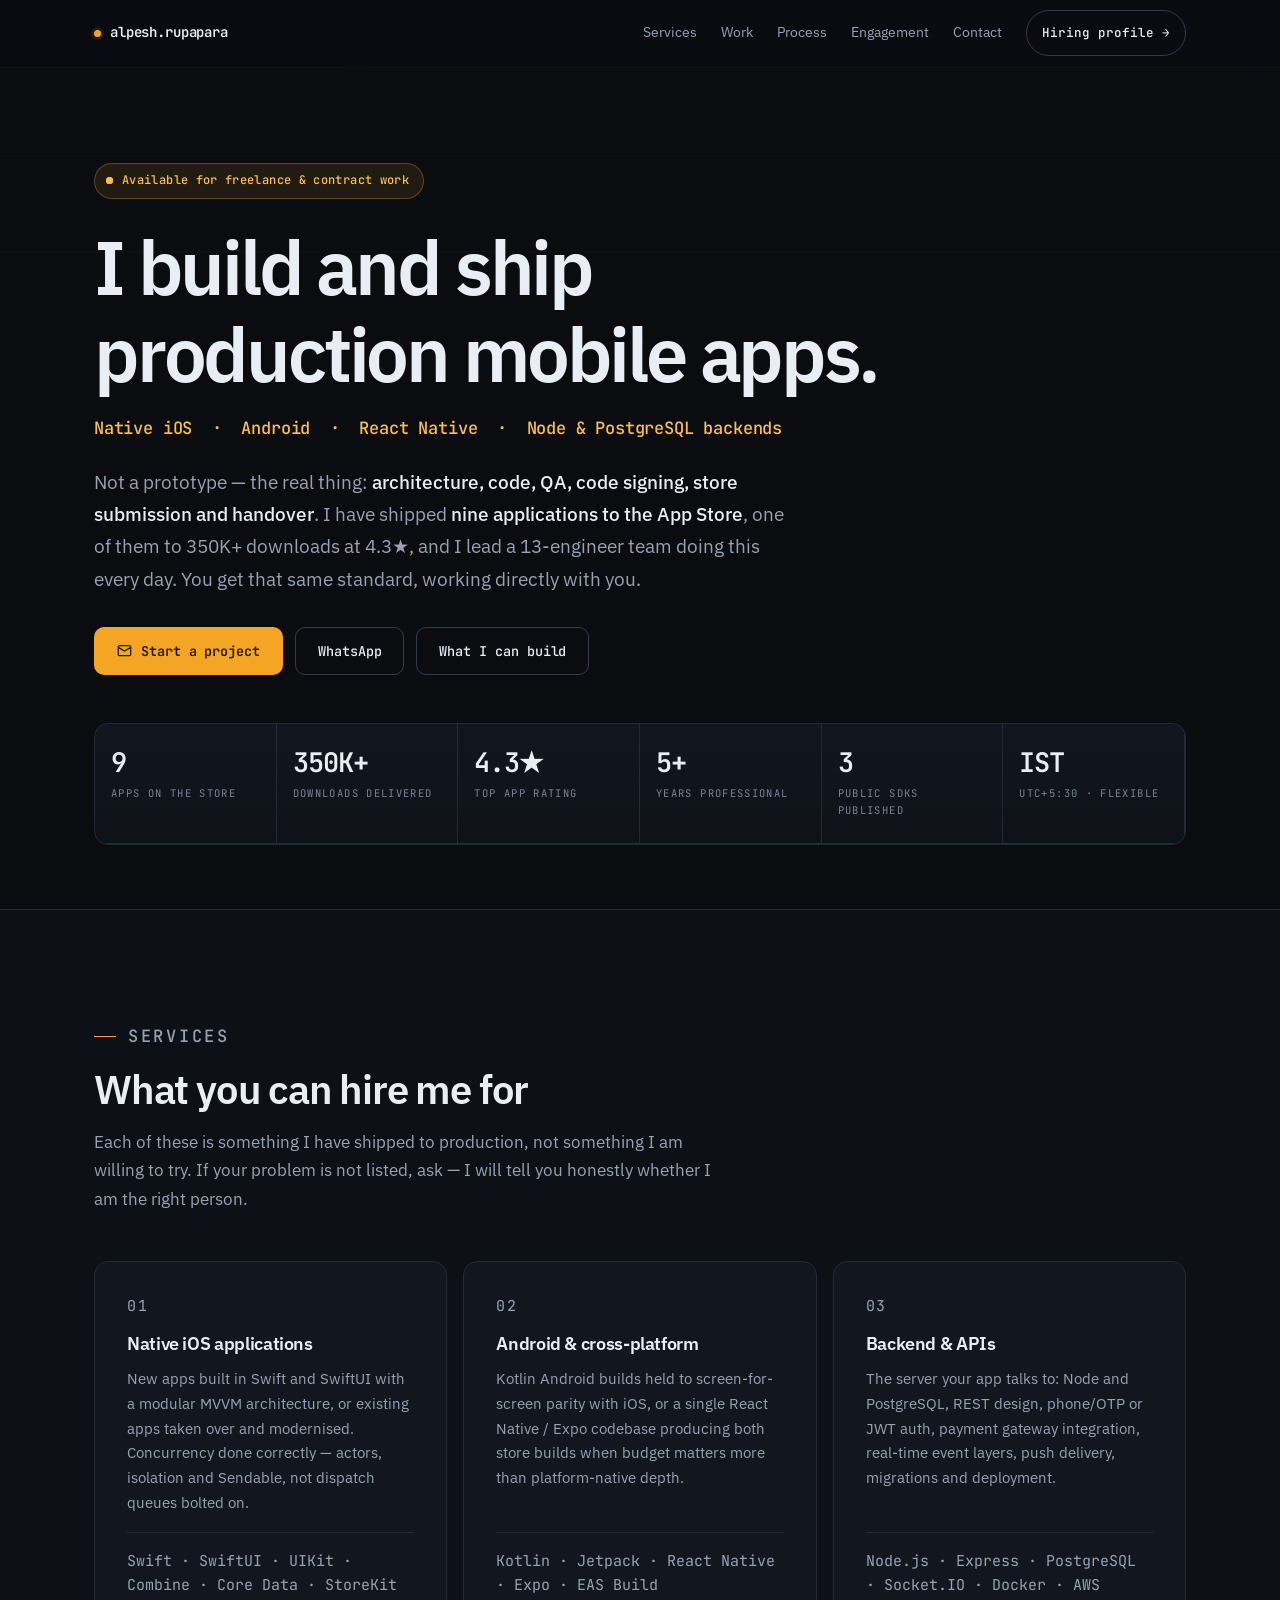
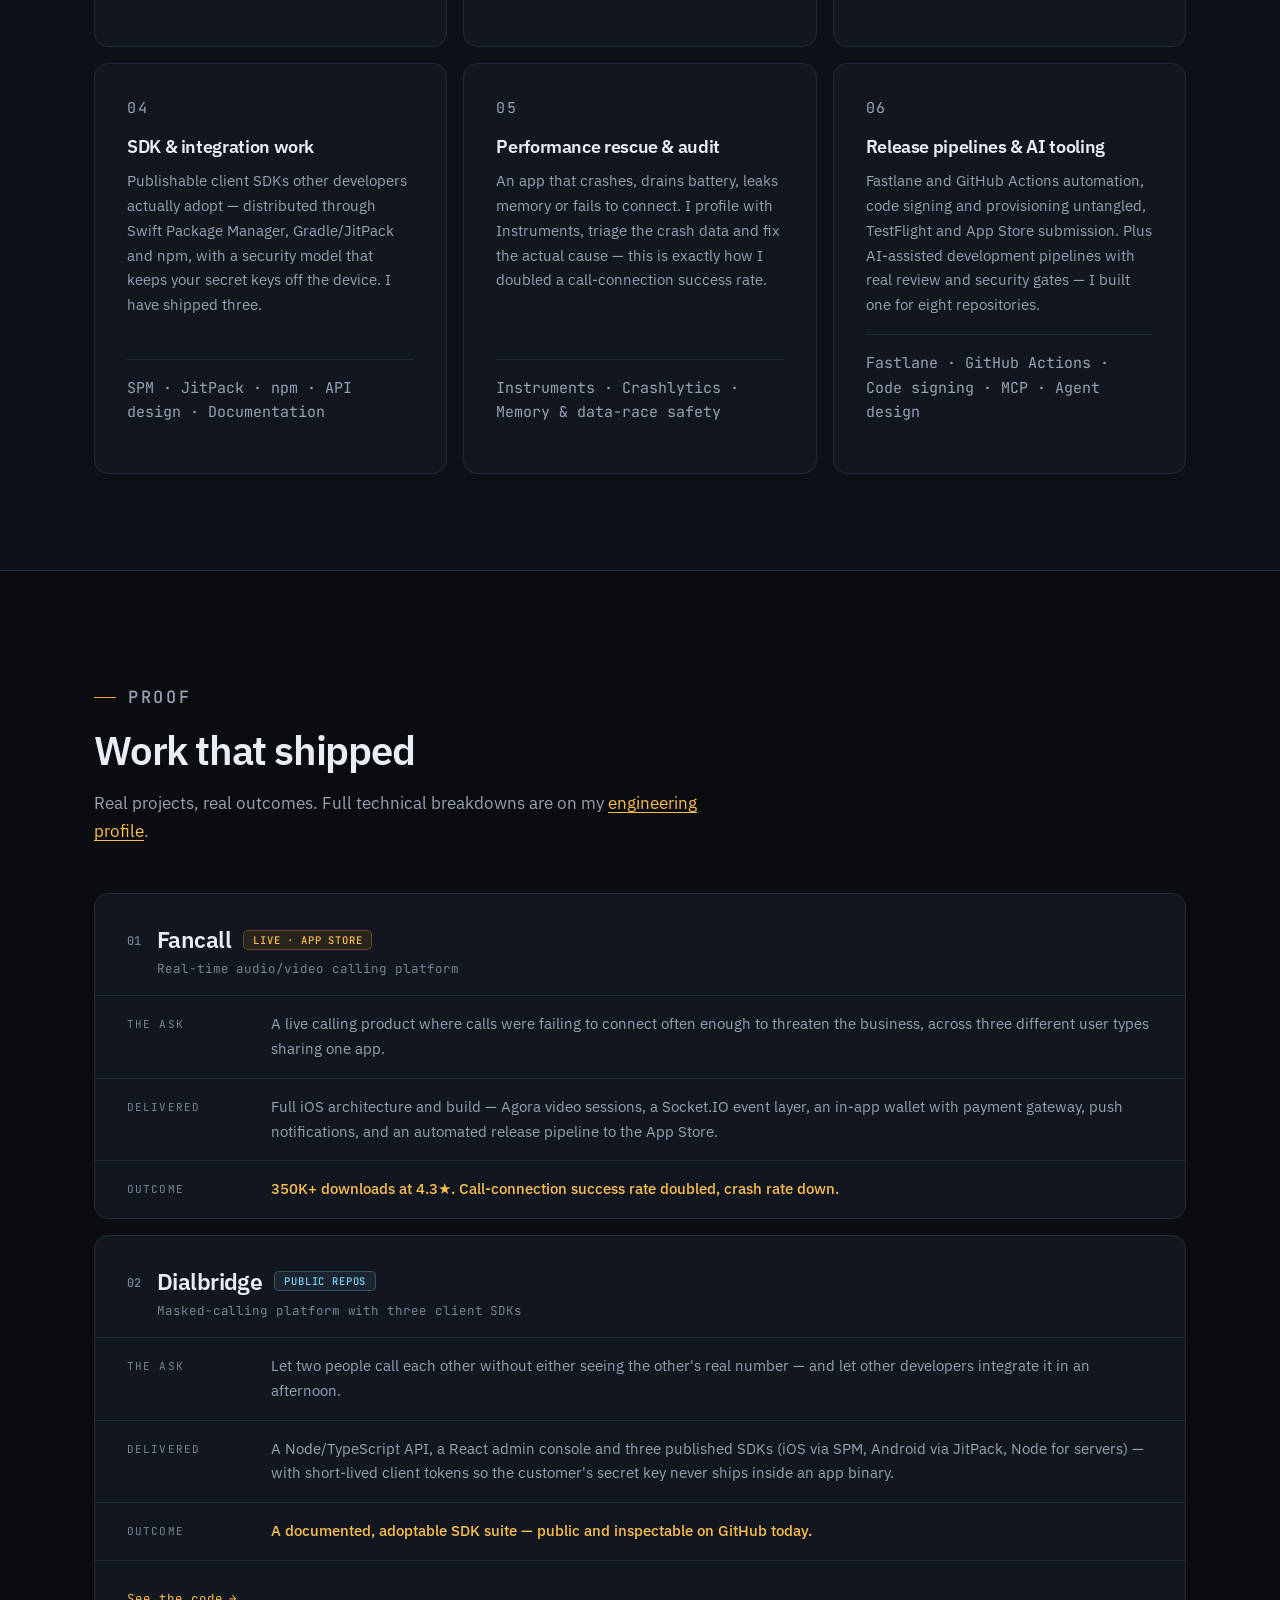
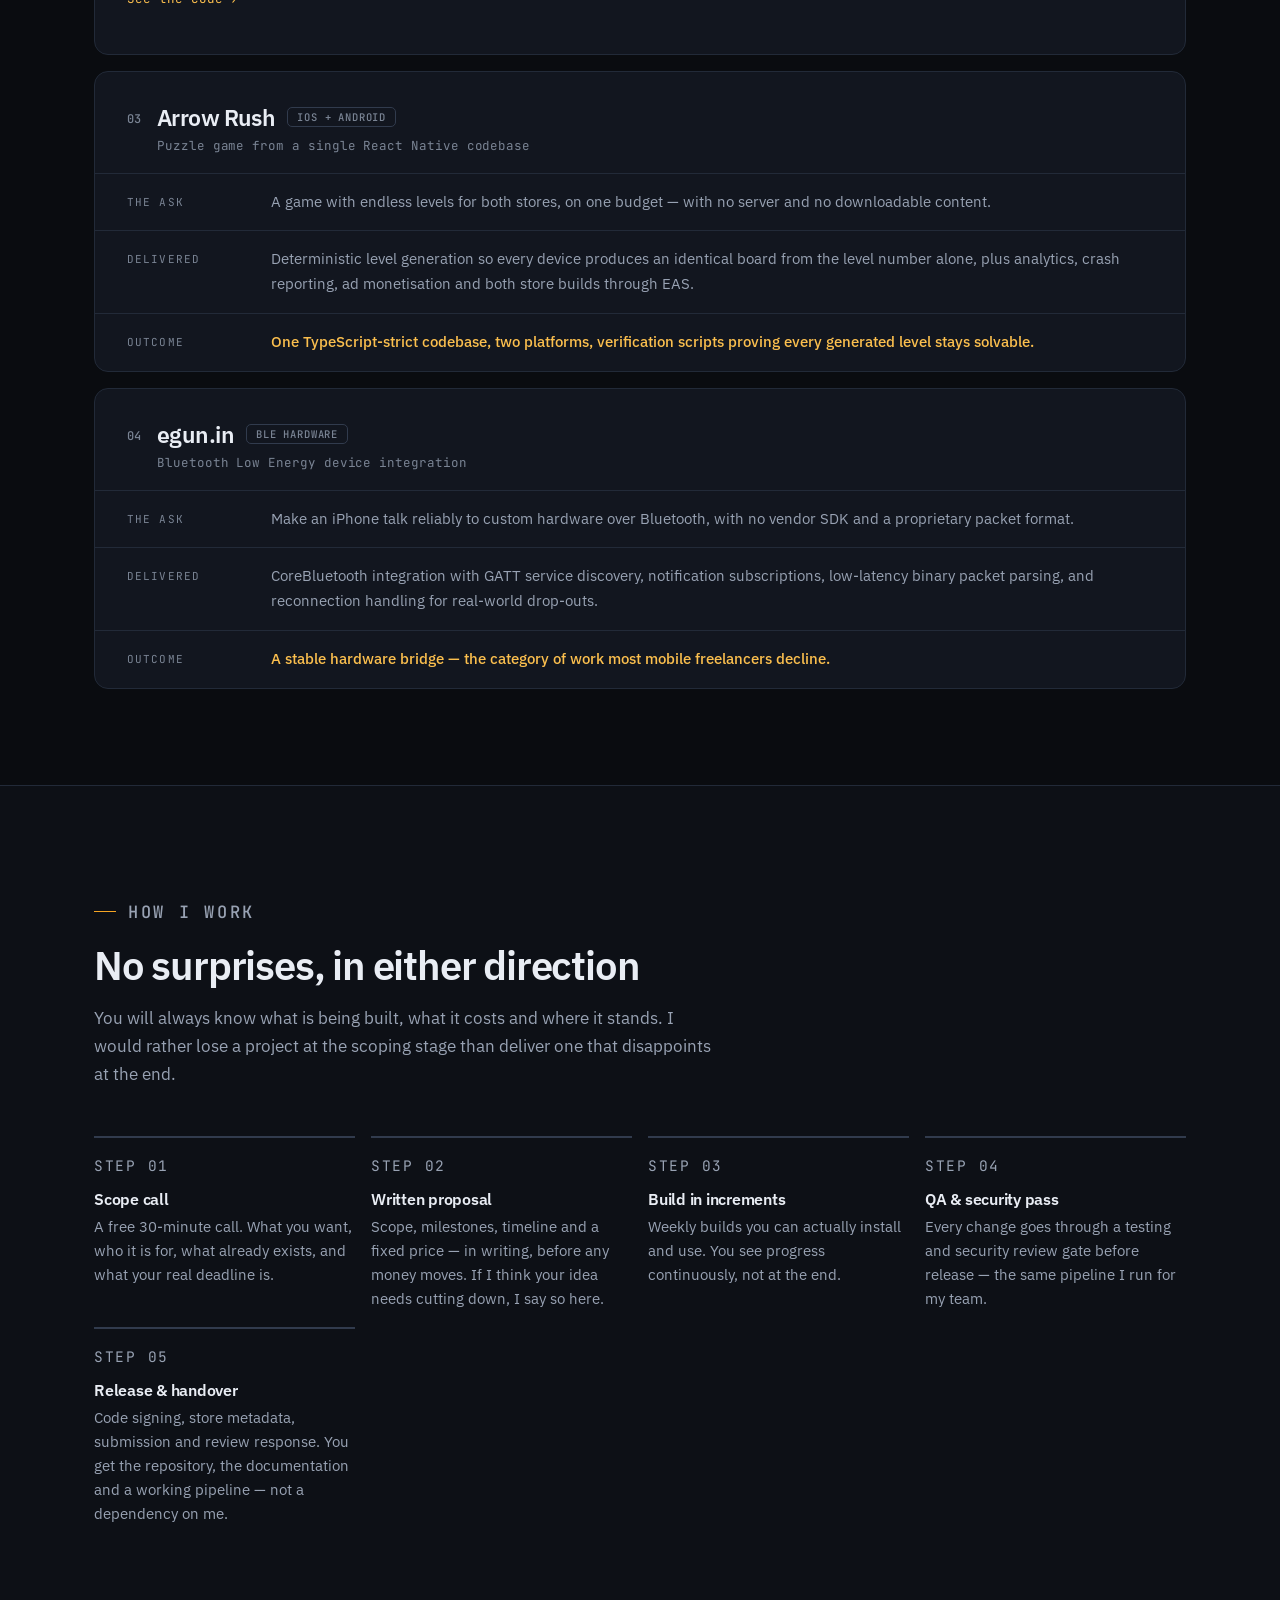
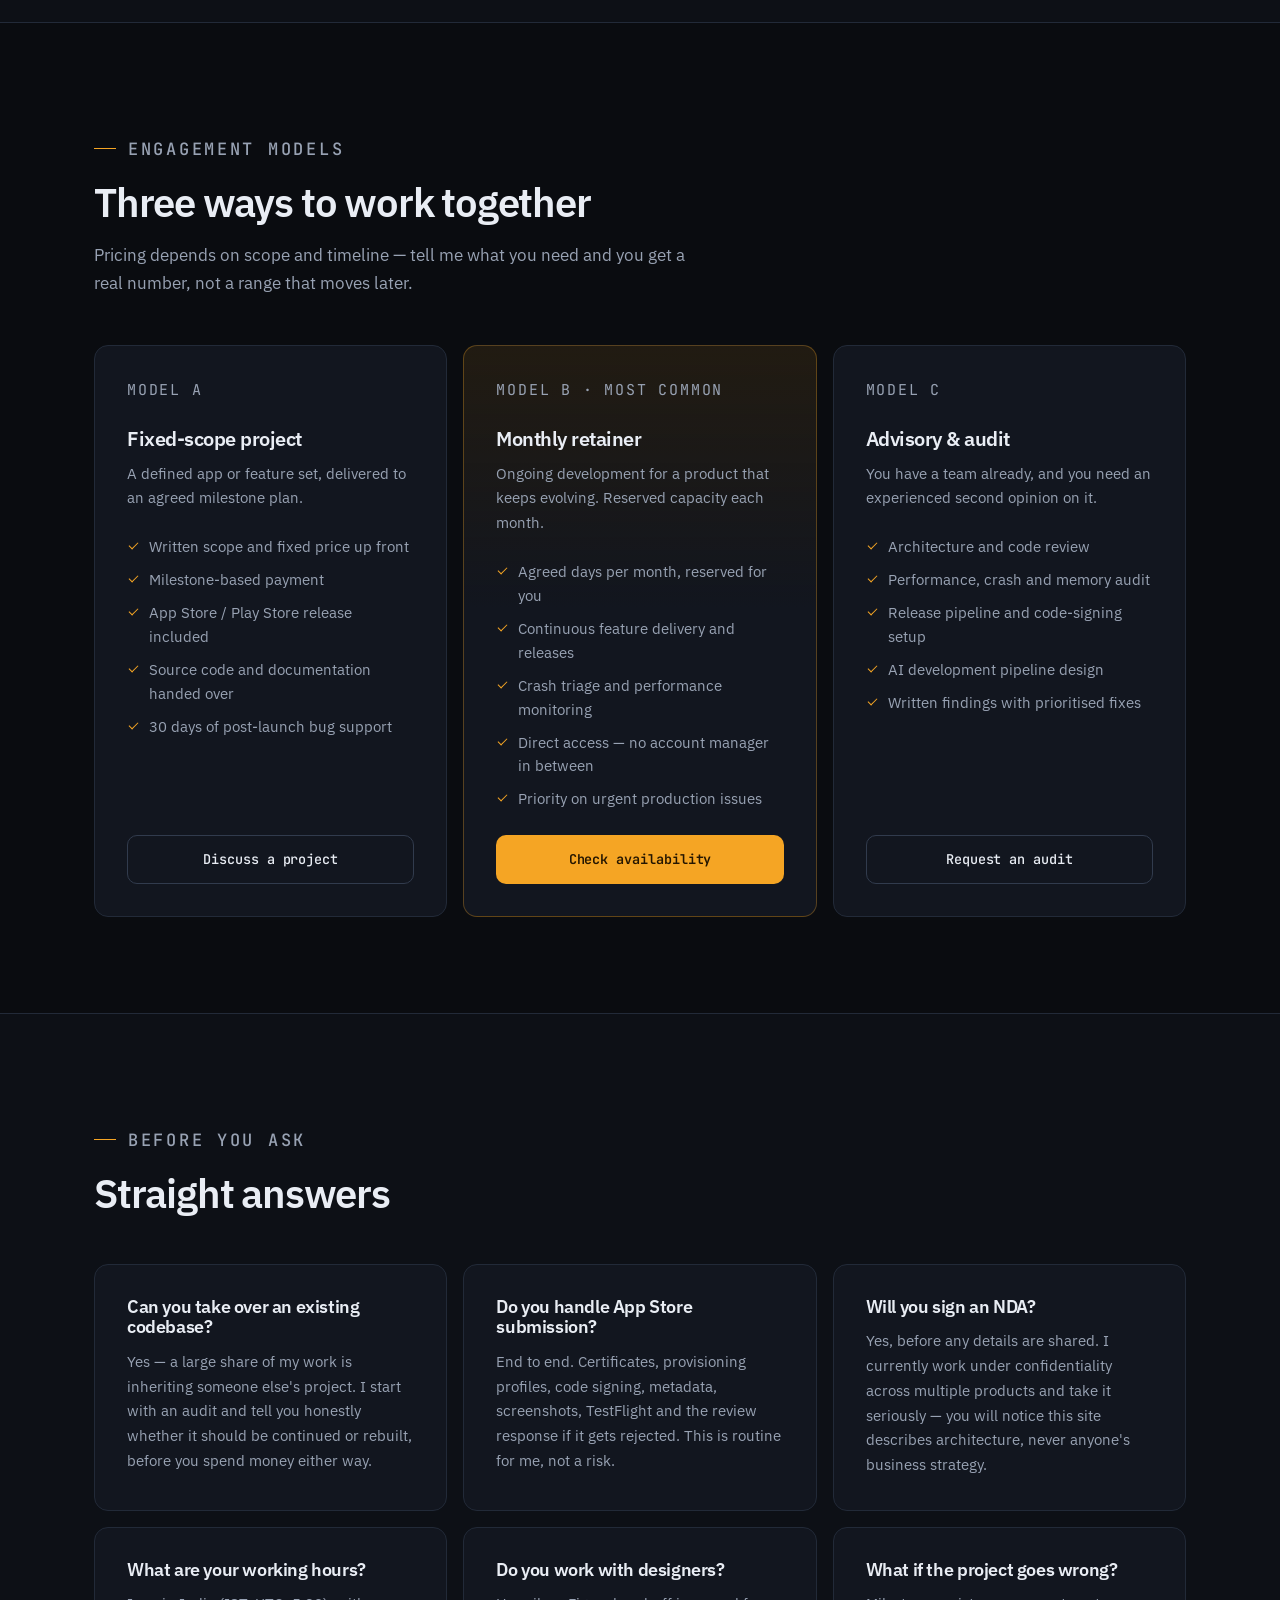
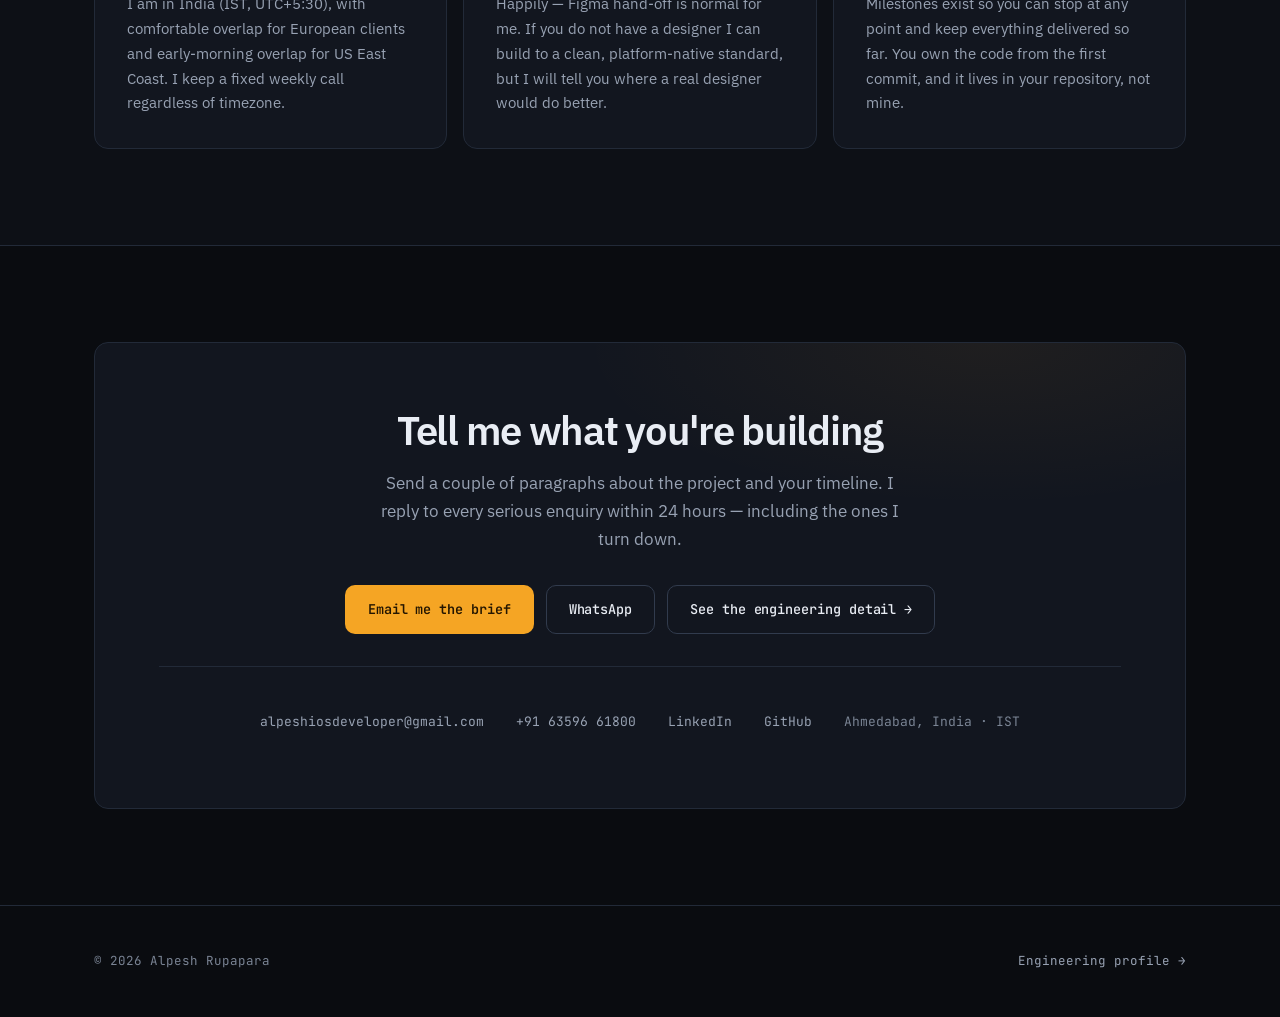
==== hire/index.html @ 51e06a1e "Portfolio: engineering profile + freelance page Two audiences on one design system:   /      hiring " ====
<!DOCTYPE html>
<html lang="en">
<head>
<meta charset="utf-8">
<meta name="viewport" content="width=device-width, initial-scale=1">
<title>Hire Alpesh Rupapara — Freelance iOS, Android &amp; Backend Engineering</title>
<meta name="description" content="Freelance mobile and backend engineering. Native iOS (Swift/SwiftUI), Android, React Native, Node/PostgreSQL APIs and publishable SDKs — shipped to the App Store end to end. 5+ years, 9 apps, 350K+ downloads.">
<meta name="author" content="Alpesh Rupapara">
<link rel="canonical" href="https://alpeshrupapara21.github.io/hire/">

<meta property="og:type" content="website">
<meta property="og:title" content="Hire Alpesh Rupapara — Freelance iOS, Android &amp; Backend Engineering">
<meta property="og:description" content="I build and ship production mobile apps end to end — design to App Store. 9 apps shipped, 350K+ downloads, 4.3★.">
<meta property="og:url" content="https://alpeshrupapara21.github.io/hire/">
<meta name="twitter:card" content="summary_large_image">

<link rel="icon" href="data:image/svg+xml,<svg xmlns='http://www.w3.org/2000/svg' viewBox='0 0 100 100'><rect width='100' height='100' rx='22' fill='%230A0C10'/><text y='68' x='50' text-anchor='middle' font-size='54' font-family='monospace' font-weight='700' fill='%23F5A524'>A</text></svg>">
<link rel="preconnect" href="https://fonts.googleapis.com">
<link rel="preconnect" href="https://fonts.gstatic.com" crossorigin>
<link rel="stylesheet" href="../assets/css/style.css">

<script type="application/ld+json">
{
  "@context": "https://schema.org",
  "@type": "ProfessionalService",
  "name": "Alpesh Rupapara — Freelance Mobile &amp; Backend Engineering",
  "description": "Freelance native iOS, Android, cross-platform and backend engineering. App Store release included.",
  "url": "https://alpeshrupapara21.github.io/hire/",
  "email": "mailto:alpeshiosdeveloper@gmail.com",
  "telephone": "+916359661800",
  "areaServed": "Worldwide",
  "address": { "@type": "PostalAddress", "addressLocality": "Ahmedabad", "addressCountry": "India" },
  "provider": {
    "@type": "Person",
    "name": "Alpesh Rupapara",
    "jobTitle": "Senior Software Engineer (iOS Technical Lead)",
    "sameAs": ["https://www.linkedin.com/in/alpesh-rupapara-41047517a", "https://github.com/AlpeshRupapara21"]
  }
}
</script>
</head>
<body class="hire">
<a class="skip-link" href="#main">Skip to content</a>

<!-- ================= NAV ================= -->
<header class="nav">
  <div class="wrap nav__inner">
    <a class="nav__brand" href="../"><span class="nav__dot" aria-hidden="true"></span>alpesh.rupapara</a>
    <button class="nav__toggle" aria-label="Toggle navigation" aria-expanded="false">
      <svg width="20" height="20" viewBox="0 0 24 24" fill="none" stroke="currentColor" stroke-width="1.8" stroke-linecap="round" aria-hidden="true"><path d="M3 6h18M3 12h18M3 18h18"/></svg>
    </button>
    <nav class="nav__links" aria-label="Primary">
      <a href="#services">Services</a>
      <a href="#work">Work</a>
      <a href="#process">Process</a>
      <a href="#engagement">Engagement</a>
      <a href="#contact">Contact</a>
      <a class="nav__switch" href="../">Hiring profile →</a>
    </nav>
  </div>
</header>

<main id="main">

<!-- ================= HERO ================= -->
<section class="hero">
  <div class="wrap">
    <p class="pill"><span class="pulse" aria-hidden="true"></span>Available for freelance &amp; contract work</p>

    <h1 class="reveal">I build and ship<br>production mobile apps.</h1>
    <p class="hero__role reveal">Native iOS&nbsp;&nbsp;·&nbsp;&nbsp;Android&nbsp;&nbsp;·&nbsp;&nbsp;React Native&nbsp;&nbsp;·&nbsp;&nbsp;Node &amp; PostgreSQL backends</p>

    <p class="lead hero__lead reveal">
      Not a prototype — the real thing: <span class="hl">architecture, code, QA, code signing,
      store submission and handover</span>. I have shipped <span class="hl">nine applications to the
      App Store</span>, one of them to 350K+ downloads at 4.3★, and I lead a 13-engineer team doing
      this every day. You get that same standard, working directly with you.
    </p>

    <div class="btn-row hero__cta reveal">
      <a class="btn btn--primary" href="mailto:alpeshiosdeveloper@gmail.com?subject=Freelance%20project%20enquiry">
        <svg width="15" height="15" viewBox="0 0 24 24" fill="none" stroke="currentColor" stroke-width="2" aria-hidden="true"><rect x="2" y="4" width="20" height="16" rx="2"/><path d="m2 7 10 6 10-6"/></svg>
        Start a project
      </a>
      <a class="btn btn--ghost" href="https://wa.me/916359661800?text=Hi%20Alpesh%2C%20I%27d%20like%20to%20discuss%20a%20project" target="_blank" rel="noopener">WhatsApp</a>
      <a class="btn btn--ghost" href="#services">What I can build</a>
    </div>

    <div class="readout reveal" role="list" aria-label="Track record">
      <div class="readout__cell" role="listitem">
        <span class="readout__val"><span data-count="9">9</span></span>
        <span class="readout__key">Apps on the store</span>
      </div>
      <div class="readout__cell" role="listitem">
        <span class="readout__val"><span data-count="350" data-suffix="K+">350K+</span></span>
        <span class="readout__key">Downloads delivered</span>
      </div>
      <div class="readout__cell" role="listitem">
        <span class="readout__val"><span data-count="4.3" data-decimals="1" data-suffix="★">4.3★</span></span>
        <span class="readout__key">Top app rating</span>
      </div>
      <div class="readout__cell" role="listitem">
        <span class="readout__val"><span data-count="5" data-suffix="+">5+</span></span>
        <span class="readout__key">Years professional</span>
      </div>
      <div class="readout__cell" role="listitem">
        <span class="readout__val"><span data-count="3">3</span></span>
        <span class="readout__key">Public SDKs published</span>
      </div>
      <div class="readout__cell" role="listitem">
        <span class="readout__val">IST</span>
        <span class="readout__key">UTC+5:30 · flexible</span>
      </div>
    </div>
  </div>
</section>

<!-- ================= SERVICES ================= -->
<section class="section section--alt" id="services">
  <div class="wrap">
    <div class="section-head reveal">
      <p class="eyebrow">Services</p>
      <h2>What you can hire me for</h2>
      <p>Each of these is something I have shipped to production, not something I am willing to try.
         If your problem is not listed, ask — I will tell you honestly whether I am the right person.</p>
    </div>

    <div class="services">
      <article class="svc reveal">
        <p class="svc__num">01</p>
        <h3>Native iOS applications</h3>
        <p>New apps built in Swift and SwiftUI with a modular MVVM architecture, or existing apps taken
           over and modernised. Concurrency done correctly — actors, isolation and Sendable, not
           dispatch queues bolted on.</p>
        <p class="svc__meta">Swift · SwiftUI · UIKit · Combine · Core Data · StoreKit</p>
      </article>

      <article class="svc reveal">
        <p class="svc__num">02</p>
        <h3>Android &amp; cross-platform</h3>
        <p>Kotlin Android builds held to screen-for-screen parity with iOS, or a single React
           Native / Expo codebase producing both store builds when budget matters more than
           platform-native depth.</p>
        <p class="svc__meta">Kotlin · Jetpack · React Native · Expo · EAS Build</p>
      </article>

      <article class="svc reveal">
        <p class="svc__num">03</p>
        <h3>Backend &amp; APIs</h3>
        <p>The server your app talks to: Node and PostgreSQL, REST design, phone/OTP or JWT auth,
           payment gateway integration, real-time event layers, push delivery, migrations and
           deployment.</p>
        <p class="svc__meta">Node.js · Express · PostgreSQL · Socket.IO · Docker · AWS</p>
      </article>

      <article class="svc reveal">
        <p class="svc__num">04</p>
        <h3>SDK &amp; integration work</h3>
        <p>Publishable client SDKs other developers actually adopt — distributed through Swift Package
           Manager, Gradle/JitPack and npm, with a security model that keeps your secret keys off the
           device. I have shipped three.</p>
        <p class="svc__meta">SPM · JitPack · npm · API design · Documentation</p>
      </article>

      <article class="svc reveal">
        <p class="svc__num">05</p>
        <h3>Performance rescue &amp; audit</h3>
        <p>An app that crashes, drains battery, leaks memory or fails to connect. I profile with
           Instruments, triage the crash data and fix the actual cause — this is exactly how I doubled
           a call-connection success rate.</p>
        <p class="svc__meta">Instruments · Crashlytics · Memory &amp; data-race safety</p>
      </article>

      <article class="svc reveal">
        <p class="svc__num">06</p>
        <h3>Release pipelines &amp; AI tooling</h3>
        <p>Fastlane and GitHub Actions automation, code signing and provisioning untangled, TestFlight
           and App Store submission. Plus AI-assisted development pipelines with real review and
           security gates — I built one for eight repositories.</p>
        <p class="svc__meta">Fastlane · GitHub Actions · Code signing · MCP · Agent design</p>
      </article>
    </div>
  </div>
</section>

<!-- ================= PROOF / WORK ================= -->
<section class="section" id="work">
  <div class="wrap">
    <div class="section-head reveal">
      <p class="eyebrow">Proof</p>
      <h2>Work that shipped</h2>
      <p>Real projects, real outcomes. Full technical breakdowns are on my
         <a href="../" style="color:var(--accent-text)">engineering profile</a>.</p>
    </div>

    <div class="projects">

      <article class="proj reveal">
        <div class="proj__head">
          <span class="proj__idx mono">01</span>
          <div class="proj__title">
            <h3>Fancall <span class="tag tag--live">Live · App Store</span></h3>
            <p class="proj__sub">Real-time audio/video calling platform</p>
          </div>
        </div>
        <div class="spec">
          <div class="spec__k">The ask</div>
          <div class="spec__v">A live calling product where calls were failing to connect often enough to threaten the business, across three different user types sharing one app.</div>
        </div>
        <div class="spec">
          <div class="spec__k">Delivered</div>
          <div class="spec__v">Full iOS architecture and build — Agora video sessions, a Socket.IO event layer, an in-app wallet with payment gateway, push notifications, and an automated release pipeline to the App Store.</div>
        </div>
        <div class="spec spec--result">
          <div class="spec__k">Outcome</div>
          <div class="spec__v">350K+ downloads at 4.3★. Call-connection success rate doubled, crash rate down.</div>
        </div>
      </article>

      <article class="proj reveal">
        <div class="proj__head">
          <span class="proj__idx mono">02</span>
          <div class="proj__title">
            <h3>Dialbridge <span class="tag tag--oss">Public repos</span></h3>
            <p class="proj__sub">Masked-calling platform with three client SDKs</p>
          </div>
        </div>
        <div class="spec">
          <div class="spec__k">The ask</div>
          <div class="spec__v">Let two people call each other without either seeing the other's real number — and let other developers integrate it in an afternoon.</div>
        </div>
        <div class="spec">
          <div class="spec__k">Delivered</div>
          <div class="spec__v">A Node/TypeScript API, a React admin console and three published SDKs (iOS via SPM, Android via JitPack, Node for servers) — with short-lived client tokens so the customer's secret key never ships inside an app binary.</div>
        </div>
        <div class="spec spec--result">
          <div class="spec__k">Outcome</div>
          <div class="spec__v">A documented, adoptable SDK suite — public and inspectable on GitHub today.</div>
        </div>
        <div class="proj__links">
          <a href="https://github.com/AlpeshRupapara21/dialbridge" target="_blank" rel="noopener">See the code <span aria-hidden="true">→</span></a>
        </div>
      </article>

      <article class="proj reveal">
        <div class="proj__head">
          <span class="proj__idx mono">03</span>
          <div class="proj__title">
            <h3>Arrow Rush <span class="tag">iOS + Android</span></h3>
            <p class="proj__sub">Puzzle game from a single React Native codebase</p>
          </div>
        </div>
        <div class="spec">
          <div class="spec__k">The ask</div>
          <div class="spec__v">A game with endless levels for both stores, on one budget — with no server and no downloadable content.</div>
        </div>
        <div class="spec">
          <div class="spec__k">Delivered</div>
          <div class="spec__v">Deterministic level generation so every device produces an identical board from the level number alone, plus analytics, crash reporting, ad monetisation and both store builds through EAS.</div>
        </div>
        <div class="spec spec--result">
          <div class="spec__k">Outcome</div>
          <div class="spec__v">One TypeScript-strict codebase, two platforms, verification scripts proving every generated level stays solvable.</div>
        </div>
      </article>

      <article class="proj reveal">
        <div class="proj__head">
          <span class="proj__idx mono">04</span>
          <div class="proj__title">
            <h3>egun.in <span class="tag">BLE hardware</span></h3>
            <p class="proj__sub">Bluetooth Low Energy device integration</p>
          </div>
        </div>
        <div class="spec">
          <div class="spec__k">The ask</div>
          <div class="spec__v">Make an iPhone talk reliably to custom hardware over Bluetooth, with no vendor SDK and a proprietary packet format.</div>
        </div>
        <div class="spec">
          <div class="spec__k">Delivered</div>
          <div class="spec__v">CoreBluetooth integration with GATT service discovery, notification subscriptions, low-latency binary packet parsing, and reconnection handling for real-world drop-outs.</div>
        </div>
        <div class="spec spec--result">
          <div class="spec__k">Outcome</div>
          <div class="spec__v">A stable hardware bridge — the category of work most mobile freelancers decline.</div>
        </div>
      </article>

    </div>
  </div>
</section>

<!-- ================= PROCESS ================= -->
<section class="section section--alt" id="process">
  <div class="wrap">
    <div class="section-head reveal">
      <p class="eyebrow">How I work</p>
      <h2>No surprises, in either direction</h2>
      <p>You will always know what is being built, what it costs and where it stands. I would rather
         lose a project at the scoping stage than deliver one that disappoints at the end.</p>
    </div>

    <div class="steps">
      <div class="step reveal">
        <p class="step__n">Step 01</p>
        <h4>Scope call</h4>
        <p>A free 30-minute call. What you want, who it is for, what already exists, and what your real deadline is.</p>
      </div>
      <div class="step reveal">
        <p class="step__n">Step 02</p>
        <h4>Written proposal</h4>
        <p>Scope, milestones, timeline and a fixed price — in writing, before any money moves. If I think your idea needs cutting down, I say so here.</p>
      </div>
      <div class="step reveal">
        <p class="step__n">Step 03</p>
        <h4>Build in increments</h4>
        <p>Weekly builds you can actually install and use. You see progress continuously, not at the end.</p>
      </div>
      <div class="step reveal">
        <p class="step__n">Step 04</p>
        <h4>QA &amp; security pass</h4>
        <p>Every change goes through a testing and security review gate before release — the same pipeline I run for my team.</p>
      </div>
      <div class="step reveal">
        <p class="step__n">Step 05</p>
        <h4>Release &amp; handover</h4>
        <p>Code signing, store metadata, submission and review response. You get the repository, the documentation and a working pipeline — not a dependency on me.</p>
      </div>
    </div>
  </div>
</section>

<!-- ================= ENGAGEMENT ================= -->
<section class="section" id="engagement">
  <div class="wrap">
    <div class="section-head reveal">
      <p class="eyebrow">Engagement models</p>
      <h2>Three ways to work together</h2>
      <p>Pricing depends on scope and timeline — tell me what you need and you get a real number,
         not a range that moves later.</p>
    </div>

    <div class="models">
      <article class="model reveal">
        <p class="model__tag">Model A</p>
        <h3>Fixed-scope project</h3>
        <p>A defined app or feature set, delivered to an agreed milestone plan.</p>
        <ul>
          <li>Written scope and fixed price up front</li>
          <li>Milestone-based payment</li>
          <li>App Store / Play Store release included</li>
          <li>Source code and documentation handed over</li>
          <li>30 days of post-launch bug support</li>
        </ul>
        <a class="btn btn--ghost" href="mailto:alpeshiosdeveloper@gmail.com?subject=Fixed-scope%20project%20enquiry">Discuss a project</a>
      </article>

      <article class="model model--feature reveal">
        <p class="model__tag">Model B · Most common</p>
        <h3>Monthly retainer</h3>
        <p>Ongoing development for a product that keeps evolving. Reserved capacity each month.</p>
        <ul>
          <li>Agreed days per month, reserved for you</li>
          <li>Continuous feature delivery and releases</li>
          <li>Crash triage and performance monitoring</li>
          <li>Direct access — no account manager in between</li>
          <li>Priority on urgent production issues</li>
        </ul>
        <a class="btn btn--primary" href="mailto:alpeshiosdeveloper@gmail.com?subject=Retainer%20enquiry">Check availability</a>
      </article>

      <article class="model reveal">
        <p class="model__tag">Model C</p>
        <h3>Advisory &amp; audit</h3>
        <p>You have a team already, and you need an experienced second opinion on it.</p>
        <ul>
          <li>Architecture and code review</li>
          <li>Performance, crash and memory audit</li>
          <li>Release pipeline and code-signing setup</li>
          <li>AI development pipeline design</li>
          <li>Written findings with prioritised fixes</li>
        </ul>
        <a class="btn btn--ghost" href="mailto:alpeshiosdeveloper@gmail.com?subject=Advisory%20or%20audit%20enquiry">Request an audit</a>
      </article>
    </div>
  </div>
</section>

<!-- ================= FAQ ================= -->
<section class="section section--alt" id="faq">
  <div class="wrap">
    <div class="section-head reveal">
      <p class="eyebrow">Before you ask</p>
      <h2>Straight answers</h2>
    </div>

    <div class="disciplines">
      <article class="disc reveal">
        <h3>Can you take over an existing codebase?</h3>
        <p>Yes — a large share of my work is inheriting someone else's project. I start with an audit
           and tell you honestly whether it should be continued or rebuilt, before you spend money either way.</p>
      </article>
      <article class="disc reveal">
        <h3>Do you handle App Store submission?</h3>
        <p>End to end. Certificates, provisioning profiles, code signing, metadata, screenshots,
           TestFlight and the review response if it gets rejected. This is routine for me, not a risk.</p>
      </article>
      <article class="disc reveal">
        <h3>Will you sign an NDA?</h3>
        <p>Yes, before any details are shared. I currently work under confidentiality across multiple
           products and take it seriously — you will notice this site describes architecture, never anyone's business strategy.</p>
      </article>
      <article class="disc reveal">
        <h3>What are your working hours?</h3>
        <p>I am in India (IST, UTC+5:30), with comfortable overlap for European clients and early-morning
           overlap for US East Coast. I keep a fixed weekly call regardless of timezone.</p>
      </article>
      <article class="disc reveal">
        <h3>Do you work with designers?</h3>
        <p>Happily — Figma hand-off is normal for me. If you do not have a designer I can build to a
           clean, platform-native standard, but I will tell you where a real designer would do better.</p>
      </article>
      <article class="disc reveal">
        <h3>What if the project goes wrong?</h3>
        <p>Milestones exist so you can stop at any point and keep everything delivered so far. You own
           the code from the first commit, and it lives in your repository, not mine.</p>
      </article>
    </div>
  </div>
</section>

<!-- ================= CONTACT ================= -->
<section class="section" id="contact">
  <div class="wrap">
    <div class="contact-card reveal">
      <h2>Tell me what you're building</h2>
      <p>Send a couple of paragraphs about the project and your timeline. I reply to every serious
         enquiry within 24 hours — including the ones I turn down.</p>
      <div class="btn-row">
        <a class="btn btn--primary" href="mailto:alpeshiosdeveloper@gmail.com?subject=Project%20enquiry&amp;body=What%20I'm%20building%3A%0A%0APlatforms%20needed%3A%0A%0ATimeline%3A%0A%0ABudget%20range%3A%0A">Email me the brief</a>
        <a class="btn btn--ghost" href="https://wa.me/916359661800?text=Hi%20Alpesh%2C%20I%27d%20like%20to%20discuss%20a%20project" target="_blank" rel="noopener">WhatsApp</a>
        <a class="btn btn--ghost" href="../">See the engineering detail →</a>
      </div>
      <div class="contact-lines">
        <a href="mailto:alpeshiosdeveloper@gmail.com">alpeshiosdeveloper@gmail.com</a>
        <a href="tel:+916359661800">+91 63596 61800</a>
        <a href="https://www.linkedin.com/in/alpesh-rupapara-41047517a" target="_blank" rel="noopener">LinkedIn</a>
        <a href="https://github.com/AlpeshRupapara21" target="_blank" rel="noopener">GitHub</a>
        <span style="color:var(--text-faint)">Ahmedabad, India · IST</span>
      </div>
    </div>
  </div>
</section>

</main>

<footer class="footer">
  <div class="wrap footer__inner">
    <span>© <span data-year>2026</span> Alpesh Rupapara</span>
    <span><a href="../">Engineering profile →</a></span>
  </div>
</footer>

<script src="../assets/js/main.js" defer></script>
</body>
</html>
---- assets/css/style.css ----
/* ============================================================
   Alpesh Rupapara — Portfolio
   Design system: "The Engineering Record"
   Swiss-technical / dark OLED. Zero dependencies.
   ============================================================ */

@import url('https://fonts.googleapis.com/css2?family=IBM+Plex+Sans:wght@300;400;500;600;700&family=JetBrains+Mono:wght@400;500;600;700&display=swap');

/* ---------- Tokens ---------- */
:root {
  --bg:            #0A0C10;
  --bg-alt:        #0D1016;
  --surface:       #12161F;
  --surface-2:     #171C27;
  --surface-3:     #1D2430;

  --border:        #222A38;
  --border-strong: #313B4D;

  --text:          #E9EDF4;
  --text-dim:      #98A2B3;
  --text-faint:    #7A8494;

  --accent:        #22C55E;
  --accent-soft:   rgba(34, 197, 94, 0.10);
  --accent-line:   rgba(34, 197, 94, 0.28);
  --accent-text:   #4ADE80;
  --on-accent:     #06210F;
  --glow:          rgba(34, 197, 94, 0.055);

  --amber:         #F5A524;
  --amber-soft:    rgba(245, 165, 36, 0.10);
  --amber-line:    rgba(245, 165, 36, 0.28);

  --font-sans: 'IBM Plex Sans', -apple-system, BlinkMacSystemFont, 'Segoe UI', system-ui, sans-serif;
  --font-mono: 'JetBrains Mono', ui-monospace, SFMono-Regular, Menlo, monospace;

  --sp-1: 4px;   --sp-2: 8px;   --sp-3: 12px;  --sp-4: 16px;
  --sp-5: 24px;  --sp-6: 32px;  --sp-7: 48px;  --sp-8: 64px;
  --sp-9: 96px;  --sp-10: 128px;

  --radius:    10px;
  --radius-lg: 14px;

  --maxw: 1140px;

  --ease: cubic-bezier(0.22, 1, 0.36, 1);
}

/* Freelance page: same system, amber identity. One token swap, no extra markup. */
body.hire {
  --accent:      #F5A524;
  --accent-soft: rgba(245, 165, 36, 0.10);
  --accent-line: rgba(245, 165, 36, 0.30);
  --accent-text: #FBBF4E;
  --on-accent:   #241601;
  --glow:        rgba(245, 165, 36, 0.06);
}

/* ---------- Reset ---------- */
*, *::before, *::after { box-sizing: border-box; }

html {
  -webkit-text-size-adjust: 100%;
  scroll-behavior: smooth;
  scroll-padding-top: 90px;
}

body {
  margin: 0;
  background: var(--bg);
  color: var(--text);
  font-family: var(--font-sans);
  font-size: 16px;
  line-height: 1.65;
  font-weight: 400;
  -webkit-font-smoothing: antialiased;
  -moz-osx-font-smoothing: grayscale;
  overflow-x: hidden;
}

img { max-width: 100%; display: block; }
a { color: inherit; text-decoration: none; }
button { font: inherit; cursor: pointer; }

h1, h2, h3, h4 {
  margin: 0;
  line-height: 1.15;
  font-weight: 600;
  letter-spacing: -0.022em;
}

p { margin: 0; }

::selection { background: var(--accent); color: var(--on-accent); }

:focus-visible {
  outline: 2px solid var(--accent);
  outline-offset: 3px;
  border-radius: 4px;
}

/* ---------- Layout primitives ---------- */
.wrap {
  width: 100%;
  max-width: var(--maxw);
  margin-inline: auto;
  padding-inline: var(--sp-5);
}

.section { padding-block: var(--sp-9); position: relative; }
.section--tight { padding-block: var(--sp-8); }
.section--alt { background: var(--bg-alt); border-block: 1px solid var(--border); }

.skip-link {
  position: absolute; left: -9999px; top: 0; z-index: 200;
  background: var(--accent); color: var(--on-accent);
  padding: 10px 18px; border-radius: 0 0 var(--radius) 0;
  font-family: var(--font-mono); font-size: 13px; font-weight: 600;
}
.skip-link:focus { left: 0; }

/* ---------- Typographic helpers ---------- */
.mono {
  font-family: var(--font-mono);
  font-variant-numeric: tabular-nums;
  font-feature-settings: "tnum" 1;
}

.eyebrow {
  font-family: var(--font-mono);
  font-size: 11.5px;
  font-weight: 500;
  letter-spacing: 0.16em;
  text-transform: uppercase;
  color: var(--text-faint);
  display: flex;
  align-items: center;
  gap: var(--sp-3);
  margin-bottom: var(--sp-4);
}
.eyebrow::before {
  content: "";
  width: 22px; height: 1px;
  background: var(--accent);
  flex: none;
}

.section-head { margin-bottom: var(--sp-7); max-width: 720px; }
.section-head h2 {
  font-size: clamp(28px, 4vw, 40px);
  letter-spacing: -0.03em;
}
.section-head p {
  margin-top: var(--sp-4);
  color: var(--text-dim);
  font-size: 17px;
  max-width: 62ch;
}

.lead {
  font-size: clamp(17px, 2vw, 19px);
  color: var(--text-dim);
  line-height: 1.7;
  max-width: 64ch;
}

.accent { color: var(--accent-text); }
.hl { color: var(--text); font-weight: 500; }

/* ---------- Nav ---------- */
.nav {
  position: sticky; top: 0; z-index: 100;
  background: rgba(10, 12, 16, 0.82);
  backdrop-filter: blur(14px) saturate(150%);
  -webkit-backdrop-filter: blur(14px) saturate(150%);
  border-bottom: 1px solid transparent;
  transition: border-color 220ms var(--ease), background 220ms var(--ease);
}
.nav.is-stuck { border-bottom-color: var(--border); }

.nav__inner {
  display: flex; align-items: center; gap: var(--sp-5);
  height: 66px;
}

.nav__brand {
  font-family: var(--font-mono);
  font-size: 14px; font-weight: 600;
  letter-spacing: -0.01em;
  display: flex; align-items: center; gap: 9px;
  flex: none;
}
.nav__dot {
  width: 7px; height: 7px; border-radius: 50%;
  background: var(--accent);
  box-shadow: 0 0 0 3px var(--accent-soft);
  flex: none;
}

.nav__links {
  display: flex; align-items: center; gap: var(--sp-5);
  margin-left: auto;
  font-size: 14px;
}
.nav__links a {
  color: var(--text-dim);
  transition: color 160ms var(--ease);
  white-space: nowrap;
}
.nav__links a:hover { color: var(--text); }

.nav__switch {
  font-family: var(--font-mono);
  font-size: 12.5px; font-weight: 500;
  color: var(--text) !important;
  border: 1px solid var(--border-strong);
  border-radius: 999px;
  padding: 7px 15px;
  transition: border-color 180ms var(--ease), background 180ms var(--ease);
}
.nav__switch:hover { border-color: var(--accent); background: var(--accent-soft); }

.nav__toggle {
  display: none;
  margin-left: auto;
  background: none; border: 1px solid var(--border-strong);
  border-radius: 8px; padding: 7px 9px; color: var(--text);
  line-height: 0;
}

/* ---------- Buttons ---------- */
.btn {
  display: inline-flex; align-items: center; justify-content: center;
  gap: 9px;
  min-height: 46px;
  padding: 12px 22px;
  border-radius: var(--radius);
  font-family: var(--font-mono);
  font-size: 13.5px; font-weight: 500;
  letter-spacing: -0.005em;
  border: 1px solid transparent;
  transition: transform 180ms var(--ease), background 180ms var(--ease),
              border-color 180ms var(--ease), color 180ms var(--ease);
  white-space: nowrap;
}
.btn:active { transform: translateY(1px); }

.btn--primary { background: var(--accent); color: var(--on-accent); font-weight: 600; }
.btn--primary:hover { filter: brightness(1.10); }

.btn--ghost { border-color: var(--border-strong); color: var(--text); background: transparent; }
.btn--ghost:hover { border-color: var(--accent); background: var(--accent-soft); color: var(--text); }

.btn-row { display: flex; flex-wrap: wrap; gap: var(--sp-3); }

/* ---------- Hero ---------- */
.hero { padding-top: var(--sp-9); padding-bottom: var(--sp-8); position: relative; }
.hero::after {
  content: "";
  position: absolute; inset: 0;
  background:
    radial-gradient(760px 380px at 12% -8%, var(--glow), transparent 62%),
    linear-gradient(var(--border) 1px, transparent 1px) 0 0 / 100% 92px;
  opacity: 0.22;
  pointer-events: none;
  mask-image: linear-gradient(to bottom, #000 0%, transparent 62%);
  -webkit-mask-image: linear-gradient(to bottom, #000 0%, transparent 62%);
  z-index: 0;
}
.hero > * { position: relative; z-index: 1; }

.hero h1 {
  font-size: clamp(40px, 7.2vw, 76px);
  letter-spacing: -0.042em;
  font-weight: 600;
  margin-bottom: var(--sp-4);
}

.hero__role {
  font-family: var(--font-mono);
  font-size: clamp(14px, 1.9vw, 17px);
  color: var(--accent-text);
  font-weight: 500;
  margin-bottom: var(--sp-5);
  letter-spacing: -0.01em;
}

.hero__lead { margin-bottom: var(--sp-6); }

.hero__cta { margin-bottom: var(--sp-7); }

/* Availability pill */
.pill {
  display: inline-flex; align-items: center; gap: 9px;
  font-family: var(--font-mono);
  font-size: 12px; font-weight: 500;
  letter-spacing: 0.03em;
  padding: 7px 14px 7px 11px;
  border: 1px solid var(--accent-line);
  background: var(--accent-soft);
  border-radius: 999px;
  color: var(--accent-text);
  margin-bottom: var(--sp-5);
}
.pill--amber { border-color: var(--amber-line); background: var(--amber-soft); color: var(--amber); }

.pulse {
  width: 7px; height: 7px; border-radius: 50%;
  background: currentColor;
  position: relative; flex: none;
}
.pulse::after {
  content: ""; position: absolute; inset: 0;
  border-radius: 50%; background: currentColor;
  animation: pulse 2.4s var(--ease) infinite;
}
@keyframes pulse {
  0%   { transform: scale(1);   opacity: 0.7; }
  70%  { transform: scale(3.2); opacity: 0; }
  100% { transform: scale(3.2); opacity: 0; }
}

/* ---------- Readout strip (hero stats) ---------- */
.readout {
  display: grid;
  grid-template-columns: repeat(auto-fit, minmax(148px, 1fr));
  border: 1px solid var(--border);
  border-radius: var(--radius-lg);
  background: linear-gradient(180deg, var(--surface) 0%, rgba(18,22,31,0.55) 100%);
  overflow: hidden;
}
.readout__cell {
  padding: var(--sp-5) var(--sp-4);
  border-right: 1px solid var(--border);
  border-bottom: 1px solid var(--border);
}
.readout__val {
  font-family: var(--font-mono);
  font-variant-numeric: tabular-nums;
  font-size: clamp(22px, 3vw, 27px);
  font-weight: 600;
  letter-spacing: -0.035em;
  color: var(--text);
  display: block;
  line-height: 1.1;
}
.readout__key {
  font-family: var(--font-mono);
  font-size: 10.5px;
  letter-spacing: 0.13em;
  text-transform: uppercase;
  color: var(--text-faint);
  margin-top: 7px;
  display: block;
}

/* ---------- Discipline columns ---------- */
.disciplines {
  display: grid;
  grid-template-columns: repeat(auto-fit, minmax(290px, 1fr));
  gap: var(--sp-4);
}
.disc {
  border: 1px solid var(--border);
  border-radius: var(--radius-lg);
  background: var(--surface);
  padding: var(--sp-6);
  transition: border-color 220ms var(--ease), transform 220ms var(--ease);
}
.disc:hover { border-color: var(--border-strong); transform: translateY(-3px); }

.disc__icon {
  width: 38px; height: 38px;
  display: grid; place-items: center;
  border-radius: 9px;
  background: var(--accent-soft);
  border: 1px solid var(--accent-line);
  color: var(--accent-text);
  margin-bottom: var(--sp-4);
}
.disc h3 { font-size: 18px; margin-bottom: var(--sp-3); }
.disc p { color: var(--text-dim); font-size: 15px; }

.disc__list {
  list-style: none; padding: 0;
  margin: var(--sp-4) 0 0;
  display: flex; flex-direction: column; gap: 7px;
}
.disc__list li {
  font-family: var(--font-mono);
  font-size: 12.5px;
  color: var(--text-faint);
  padding-left: 16px;
  position: relative;
  line-height: 1.5;
}
.disc__list li::before {
  content: "▸";
  position: absolute; left: 0;
  color: var(--accent);
}

/* ---------- Project spec cards ---------- */
.projects { display: flex; flex-direction: column; gap: var(--sp-4); }

.proj {
  border: 1px solid var(--border);
  border-radius: var(--radius-lg);
  background: var(--surface);
  overflow: hidden;
  transition: border-color 240ms var(--ease);
}
.proj:hover { border-color: var(--border-strong); }

.proj__head {
  display: flex; align-items: flex-start; gap: var(--sp-4);
  padding: var(--sp-6) var(--sp-6) var(--sp-4);
  flex-wrap: wrap;
}
.proj__idx {
  font-family: var(--font-mono);
  font-size: 12px; font-weight: 500;
  color: var(--text-faint);
  padding-top: 6px;
  flex: none;
  font-variant-numeric: tabular-nums;
}
.proj__title { flex: 1 1 300px; min-width: 0; }
.proj__title h3 {
  font-size: clamp(19px, 2.4vw, 23px);
  letter-spacing: -0.025em;
  margin-bottom: 6px;
  display: flex; align-items: center; gap: var(--sp-3);
  flex-wrap: wrap;
}
.proj__sub {
  font-family: var(--font-mono);
  font-size: 12.5px;
  color: var(--text-faint);
  letter-spacing: -0.005em;
}

.tag {
  font-family: var(--font-mono);
  font-size: 10.5px; font-weight: 500;
  letter-spacing: 0.08em; text-transform: uppercase;
  padding: 3px 9px;
  border-radius: 5px;
  border: 1px solid var(--border-strong);
  color: var(--text-faint);
  white-space: nowrap;
}
.tag--live   { color: var(--accent-text); border-color: var(--accent-line); background: var(--accent-soft); }
.tag--oss    { color: #7DD3FC; border-color: rgba(125,211,252,0.28); background: rgba(125,211,252,0.08); }
.tag--build  { color: var(--amber); border-color: var(--amber-line); background: var(--amber-soft); }

/* spec rows */
.spec {
  border-top: 1px solid var(--border);
  display: grid;
  grid-template-columns: 128px 1fr;
  gap: var(--sp-4);
  padding: var(--sp-4) var(--sp-6);
}
.spec__k {
  font-family: var(--font-mono);
  font-size: 11px;
  letter-spacing: 0.1em;
  text-transform: uppercase;
  color: var(--text-faint);
  padding-top: 3px;
}
.spec__v { color: var(--text-dim); font-size: 15px; min-width: 0; }
.spec__v strong { color: var(--text); font-weight: 500; }

.spec--result .spec__v { color: var(--accent-text); font-weight: 500; }

.chips { display: flex; flex-wrap: wrap; gap: 6px; }
.chip {
  font-family: var(--font-mono);
  font-size: 11.5px;
  padding: 4px 10px;
  border-radius: 6px;
  background: var(--surface-3);
  border: 1px solid var(--border);
  color: var(--text-dim);
  white-space: nowrap;
}

.proj__links {
  display: flex; flex-wrap: wrap; gap: var(--sp-4);
  padding: var(--sp-4) var(--sp-6) var(--sp-6);
  border-top: 1px solid var(--border);
}
.proj__links a {
  font-family: var(--font-mono);
  font-size: 12.5px;
  color: var(--accent-text);
  display: inline-flex; align-items: center; gap: 6px;
  transition: gap 180ms var(--ease);
}
.proj__links a:hover { gap: 10px; }

/* ---------- Architecture diagram ---------- */
.diagram-shell {
  border: 1px solid var(--border);
  border-radius: var(--radius-lg);
  background: var(--surface);
  padding: var(--sp-6);
  overflow-x: auto;
}
.diagram-shell svg { min-width: 660px; width: 100%; height: auto; display: block; }

.diagram-legend {
  display: flex; flex-wrap: wrap; gap: var(--sp-5);
  margin-top: var(--sp-5);
  padding-top: var(--sp-5);
  border-top: 1px solid var(--border);
  font-family: var(--font-mono);
  font-size: 12px;
  color: var(--text-faint);
}
.diagram-legend span { display: inline-flex; align-items: center; gap: 8px; }
.swatch { width: 11px; height: 11px; border-radius: 3px; flex: none; }

/* ---------- Capability matrix ---------- */
.cap-groups { display: grid; grid-template-columns: repeat(auto-fit, minmax(320px, 1fr)); gap: var(--sp-4); }
.cap-group {
  border: 1px solid var(--border);
  border-radius: var(--radius-lg);
  background: var(--surface);
  padding: var(--sp-5) var(--sp-6) var(--sp-6);
}
.cap-group > h3 {
  font-family: var(--font-mono);
  font-size: 12px;
  letter-spacing: 0.12em;
  text-transform: uppercase;
  color: var(--accent-text);
  margin-bottom: var(--sp-5);
  padding-bottom: var(--sp-3);
  border-bottom: 1px solid var(--border);
}
.cap { margin-bottom: var(--sp-4); }
.cap:last-child { margin-bottom: 0; }
.cap__row {
  display: flex; justify-content: space-between; align-items: baseline;
  gap: var(--sp-3); margin-bottom: 7px;
}
.cap__name { font-size: 14.5px; color: var(--text); }
.cap__lvl {
  font-family: var(--font-mono);
  font-size: 10.5px;
  letter-spacing: 0.08em;
  text-transform: uppercase;
  color: var(--text-faint);
  white-space: nowrap;
}
.cap__bar { height: 4px; border-radius: 3px; background: var(--surface-3); overflow: hidden; }
.cap__fill {
  height: 100%; border-radius: 3px;
  background: linear-gradient(90deg, var(--accent) 0%, #16A34A 100%);
  width: 0;
  transition: width 900ms var(--ease);
}

.stack-cloud { display: flex; flex-wrap: wrap; gap: 7px; margin-top: var(--sp-5); }

/* ---------- Timeline ---------- */
.timeline { position: relative; padding-left: var(--sp-6); }
.timeline::before {
  content: ""; position: absolute; left: 5px; top: 8px; bottom: 8px;
  width: 1px; background: var(--border);
}
.tl {
  position: relative;
  padding-bottom: var(--sp-7);
}
.tl:last-child { padding-bottom: 0; }
.tl::before {
  content: ""; position: absolute;
  left: calc(-1 * var(--sp-6) + 1px); top: 8px;
  width: 9px; height: 9px; border-radius: 50%;
  background: var(--bg);
  border: 2px solid var(--border-strong);
}
.tl--now::before { border-color: var(--accent); background: var(--accent); box-shadow: 0 0 0 4px var(--accent-soft); }

.tl__date {
  font-family: var(--font-mono);
  font-size: 11.5px;
  letter-spacing: 0.06em;
  color: var(--text-faint);
  margin-bottom: 6px;
}
.tl__role { font-size: 19px; letter-spacing: -0.02em; margin-bottom: 3px; }
.tl__org {
  font-family: var(--font-mono);
  font-size: 13px; color: var(--accent-text);
  margin-bottom: var(--sp-4);
}
.tl__list { list-style: none; padding: 0; margin: 0; display: flex; flex-direction: column; gap: var(--sp-3); }
.tl__list li {
  color: var(--text-dim); font-size: 15px;
  padding-left: 18px; position: relative; line-height: 1.6;
}
.tl__list li::before {
  content: ""; position: absolute; left: 0; top: 10px;
  width: 6px; height: 1px; background: var(--border-strong);
}

/* ---------- Apps grid ---------- */
.apps { display: grid; grid-template-columns: repeat(auto-fill, minmax(220px, 1fr)); gap: var(--sp-3); }
.app {
  border: 1px solid var(--border);
  border-radius: var(--radius);
  background: var(--surface);
  padding: var(--sp-4) var(--sp-5);
  transition: border-color 200ms var(--ease), transform 200ms var(--ease);
}
.app:hover { border-color: var(--border-strong); transform: translateY(-2px); }
.app__name {
  font-size: 15.5px; font-weight: 500;
  margin-bottom: 3px; letter-spacing: -0.015em;
}
.app__desc { font-family: var(--font-mono); font-size: 11.5px; color: var(--text-faint); line-height: 1.5; }

/* ---------- Services (freelance) ---------- */
.services { display: grid; grid-template-columns: repeat(auto-fit, minmax(300px, 1fr)); gap: var(--sp-4); }
.svc {
  border: 1px solid var(--border);
  border-radius: var(--radius-lg);
  background: var(--surface);
  padding: var(--sp-6);
  display: flex; flex-direction: column;
  transition: border-color 220ms var(--ease), transform 220ms var(--ease);
}
.svc:hover { border-color: var(--accent-line); transform: translateY(-3px); }
.svc__num {
  font-family: var(--font-mono);
  font-size: 11px; letter-spacing: 0.12em;
  color: var(--accent-text); margin-bottom: var(--sp-4);
}
.svc h3 { font-size: 18px; margin-bottom: var(--sp-3); letter-spacing: -0.02em; }
.svc p { color: var(--text-dim); font-size: 15px; margin-bottom: var(--sp-4); }
.svc__meta {
  margin-top: auto; padding-top: var(--sp-4);
  border-top: 1px solid var(--border);
  font-family: var(--font-mono); font-size: 11.5px; color: var(--text-faint);
}

/* ---------- Process steps ---------- */
.steps { display: grid; grid-template-columns: repeat(auto-fit, minmax(215px, 1fr)); gap: var(--sp-4); counter-reset: step; }
.step {
  border-top: 2px solid var(--border-strong);
  padding-top: var(--sp-4);
  counter-increment: step;
}
.step__n {
  font-family: var(--font-mono);
  font-size: 11px; letter-spacing: 0.12em;
  color: var(--accent-text); margin-bottom: var(--sp-3);
  text-transform: uppercase;
}
.step h4 { font-size: 16px; margin-bottom: 7px; letter-spacing: -0.015em; }
.step p { font-size: 14.5px; color: var(--text-dim); }

/* ---------- Engagement models ---------- */
.models { display: grid; grid-template-columns: repeat(auto-fit, minmax(280px, 1fr)); gap: var(--sp-4); }
.model {
  border: 1px solid var(--border);
  border-radius: var(--radius-lg);
  background: var(--surface);
  padding: var(--sp-6);
  display: flex; flex-direction: column;
}
.model--feature { border-color: var(--accent-line); background: linear-gradient(180deg, var(--accent-soft), var(--surface) 46%); }
.model__tag {
  font-family: var(--font-mono); font-size: 10.5px;
  letter-spacing: 0.12em; text-transform: uppercase;
  color: var(--accent-text); margin-bottom: var(--sp-3);
}
.model h3 { font-size: 20px; margin-bottom: var(--sp-3); letter-spacing: -0.025em; }
.model > p { color: var(--text-dim); font-size: 15px; margin-bottom: var(--sp-5); }
.model ul { list-style: none; padding: 0; margin: 0 0 var(--sp-5); display: flex; flex-direction: column; gap: 9px; }
.model ul li {
  font-size: 14.5px; color: var(--text-dim);
  padding-left: 22px; position: relative;
}
.model ul li::before {
  content: ""; position: absolute; left: 2px; top: 7px;
  width: 9px; height: 5px;
  border-left: 1.6px solid var(--accent);
  border-bottom: 1.6px solid var(--accent);
  transform: rotate(-45deg);
}
.model .btn { margin-top: auto; }

/* ---------- Contact ---------- */
.contact-card {
  border: 1px solid var(--border);
  border-radius: var(--radius-lg);
  background:
    radial-gradient(600px 240px at 82% 0%, var(--glow), transparent 68%),
    var(--surface);
  padding: clamp(32px, 6vw, 64px);
  text-align: center;
}
.contact-card h2 { font-size: clamp(27px, 4.4vw, 40px); letter-spacing: -0.032em; margin-bottom: var(--sp-4); }
.contact-card p { color: var(--text-dim); max-width: 52ch; margin: 0 auto var(--sp-6); font-size: 17px; }
.contact-card .btn-row { justify-content: center; }

.contact-lines {
  display: flex; flex-wrap: wrap; justify-content: center;
  gap: var(--sp-3) var(--sp-6);
  margin-top: var(--sp-6); padding-top: var(--sp-6);
  border-top: 1px solid var(--border);
  font-family: var(--font-mono); font-size: 13px;
}
.contact-lines a { color: var(--text-dim); transition: color 160ms var(--ease); }
.contact-lines a:hover { color: var(--accent-text); }

/* ---------- Footer ---------- */
.footer {
  border-top: 1px solid var(--border);
  padding-block: var(--sp-6);
  font-family: var(--font-mono);
  font-size: 12.5px;
  color: var(--text-faint);
}
.footer__inner { display: flex; flex-wrap: wrap; gap: var(--sp-4); justify-content: space-between; align-items: center; }
.footer a { color: var(--text-dim); }
.footer a:hover { color: var(--accent-text); }

/* ---------- Reveal animation ---------- */
.reveal {
  opacity: 0;
  transform: translateY(18px);
  transition: opacity 620ms var(--ease), transform 620ms var(--ease);
  transition-delay: var(--d, 0ms);
}
.reveal.is-in { opacity: 1; transform: none; }

/* ---------- Responsive ---------- */
@media (max-width: 860px) {
  .nav__links {
    position: fixed; inset: 66px 0 auto;
    background: var(--bg-alt);
    border-bottom: 1px solid var(--border);
    flex-direction: column; align-items: stretch;
    gap: 0; padding: var(--sp-3) var(--sp-5) var(--sp-5);
    display: none;
  }
  .nav__links.is-open { display: flex; }
  .nav__links a { padding: 13px 0; border-bottom: 1px solid var(--border); }
  .nav__links a:last-child { border-bottom: none; }
  .nav__switch { text-align: center; margin-top: var(--sp-3); }
  .nav__toggle { display: block; }
  .spec { grid-template-columns: 1fr; gap: var(--sp-2); padding-inline: var(--sp-5); }
  .proj__head, .proj__links { padding-inline: var(--sp-5); }
  .section { padding-block: var(--sp-8); }
}

@media (max-width: 560px) {
  .readout__cell { padding: var(--sp-4) var(--sp-3); }
  .btn { width: 100%; }
  .btn-row { flex-direction: column; align-items: stretch; }
  .contact-card { padding: var(--sp-6) var(--sp-4); }
}

@media (prefers-reduced-motion: reduce) {
  *, *::before, *::after {
    animation-duration: 0.001ms !important;
    animation-iteration-count: 1 !important;
    transition-duration: 0.001ms !important;
    scroll-behavior: auto !important;
  }
  .reveal { opacity: 1; transform: none; }
}

@media print {
  .nav, .hero::after { display: none; }
  body { background: #fff; color: #000; }
}

/* ============================================================
   Touch-target compliance — every interactive element ≥44px.
   Padding-based so the visual rhythm is unchanged.
   ============================================================ */
.skip-link { padding: 13px 18px; }

.nav__brand { padding-block: 12px; }

.nav__links a { padding-block: 12px; }

.nav__toggle {
  min-width: 44px; min-height: 44px;
  display: none; place-items: center;
}

.nav__switch { padding-block: 11px; }

.proj__links { gap: var(--sp-2) var(--sp-5); }
.proj__links a { padding-block: 12px; }

.contact-lines { gap: 0 var(--sp-6); }
.contact-lines a,
.contact-lines span { padding-block: 12px; display: inline-block; }

.footer__inner a { padding-block: 13px; display: inline-block; }

/* prose links stay inline (WCAG 2.2 inline-target exception) but readable */
.section-head a,
.spec__v a { text-decoration: underline; text-underline-offset: 3px; }

@media (max-width: 860px) {
  .nav__toggle { display: grid; }
  .nav__links a { padding: 14px 0; }
}
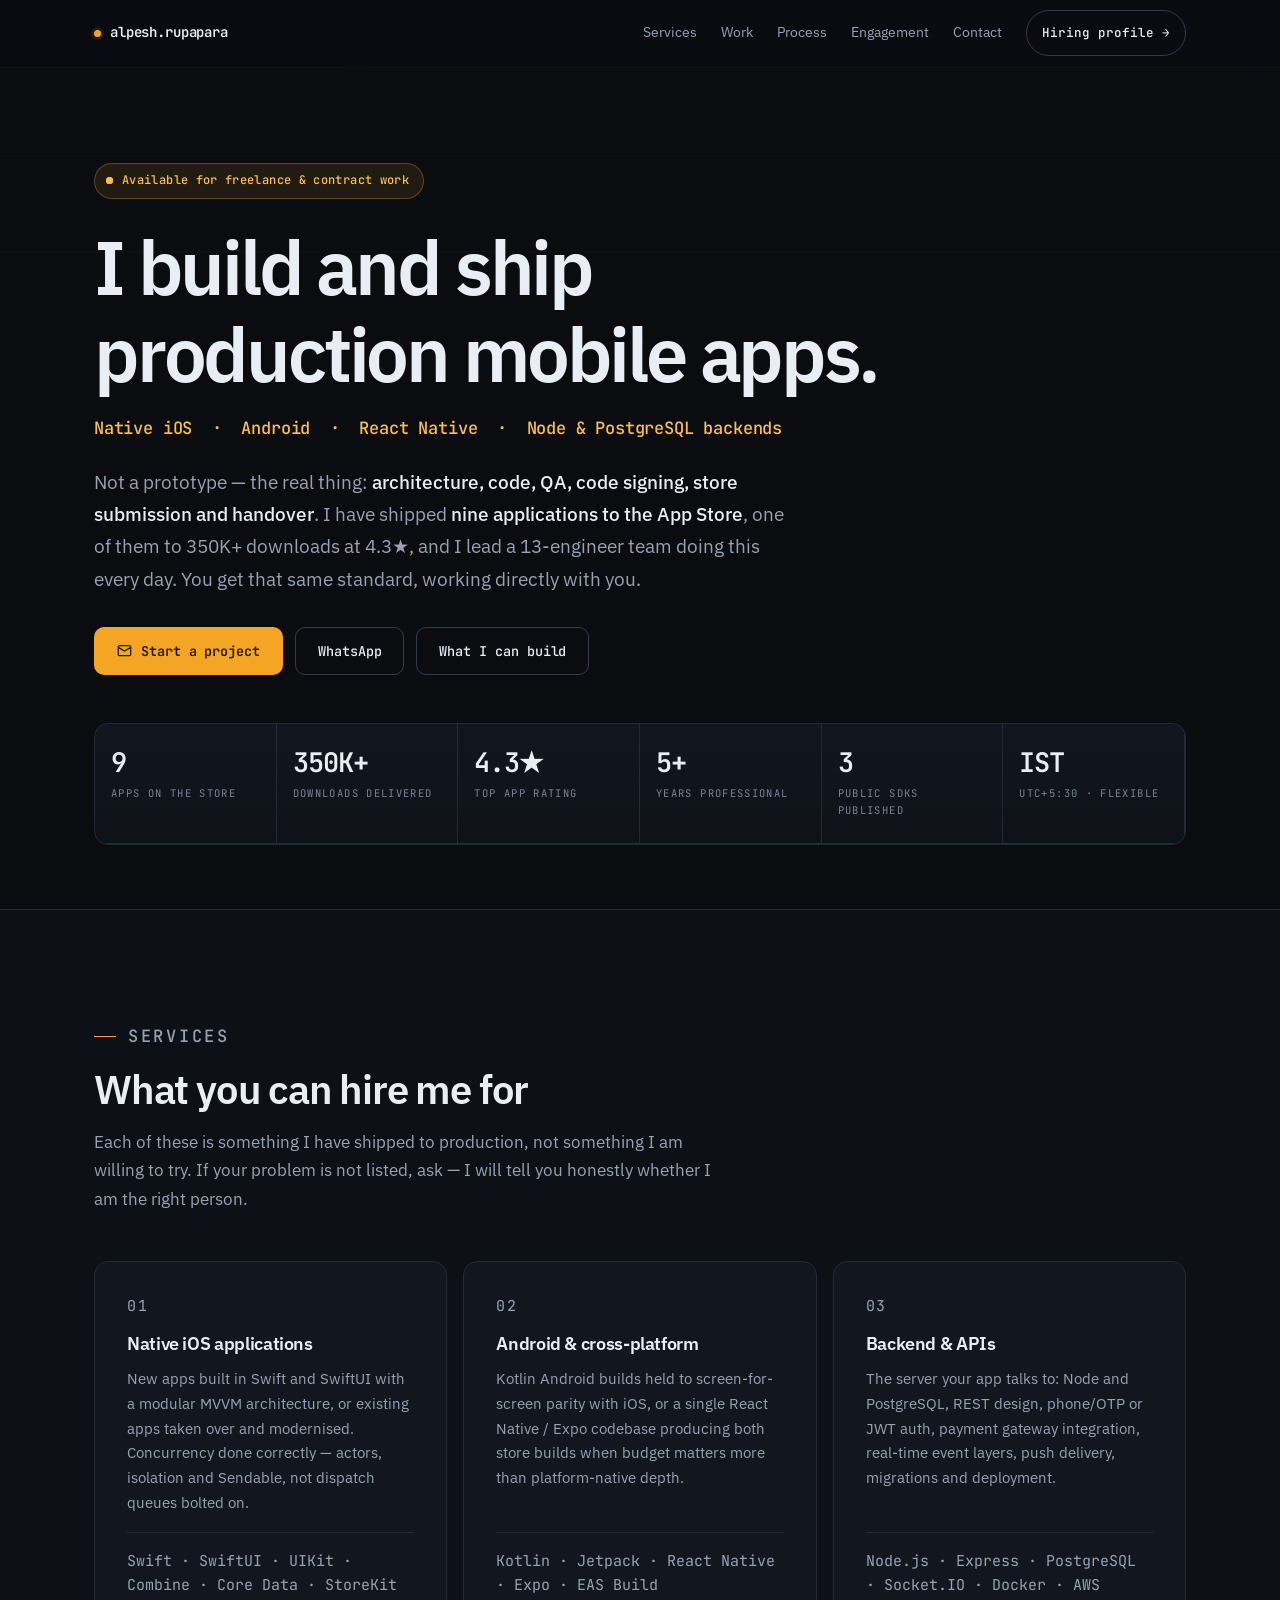
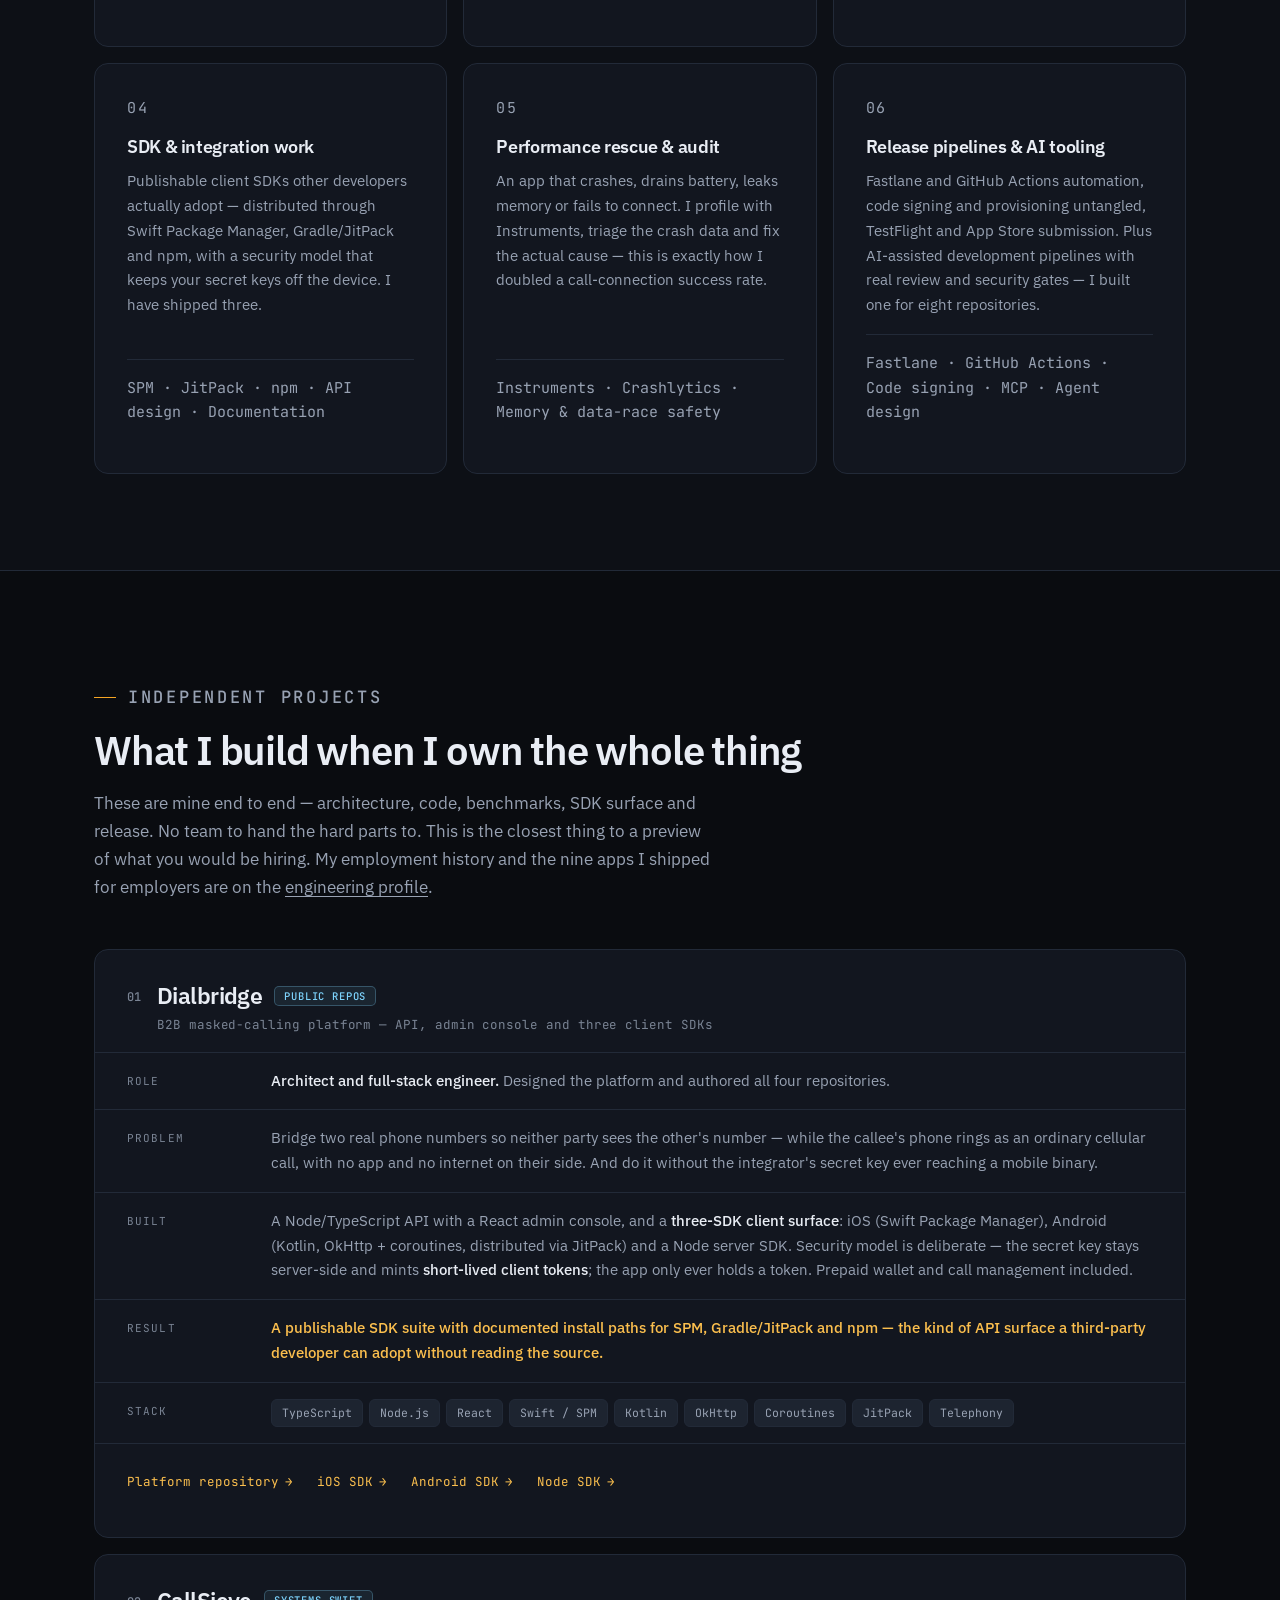
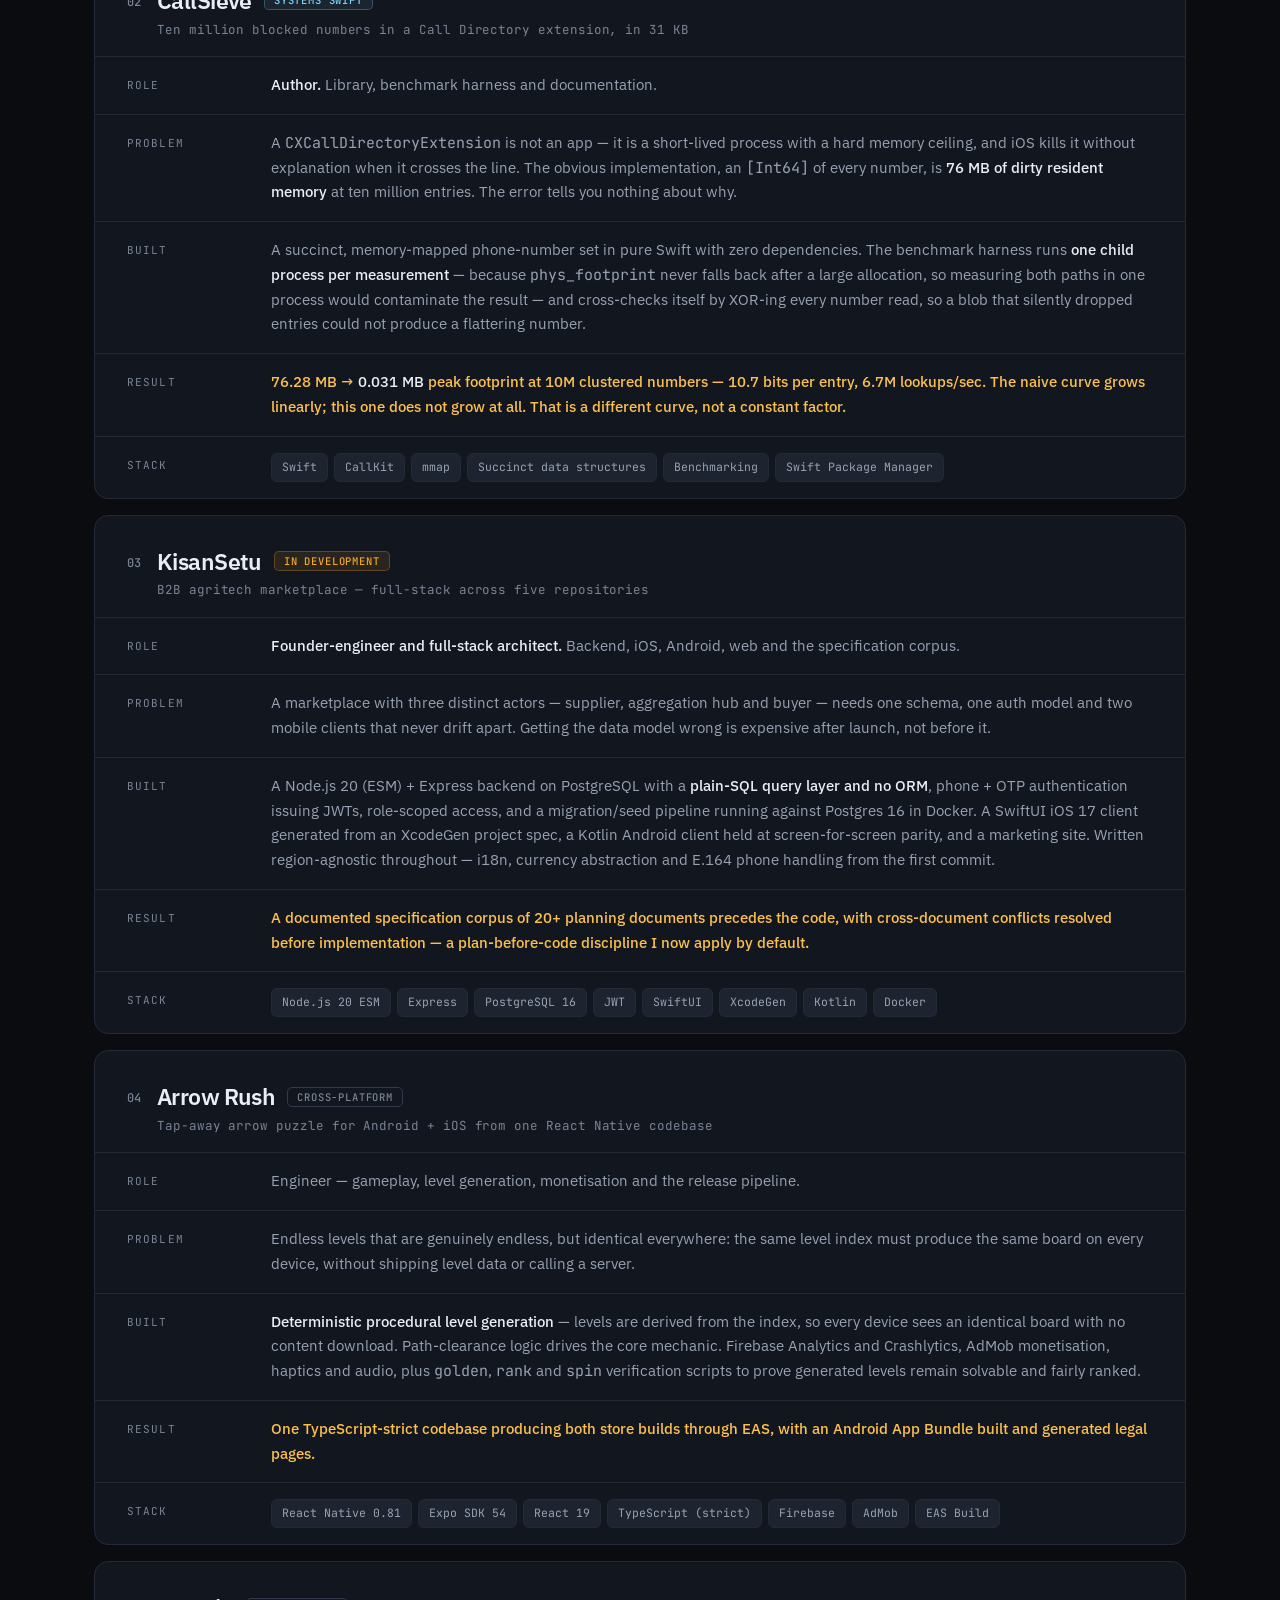
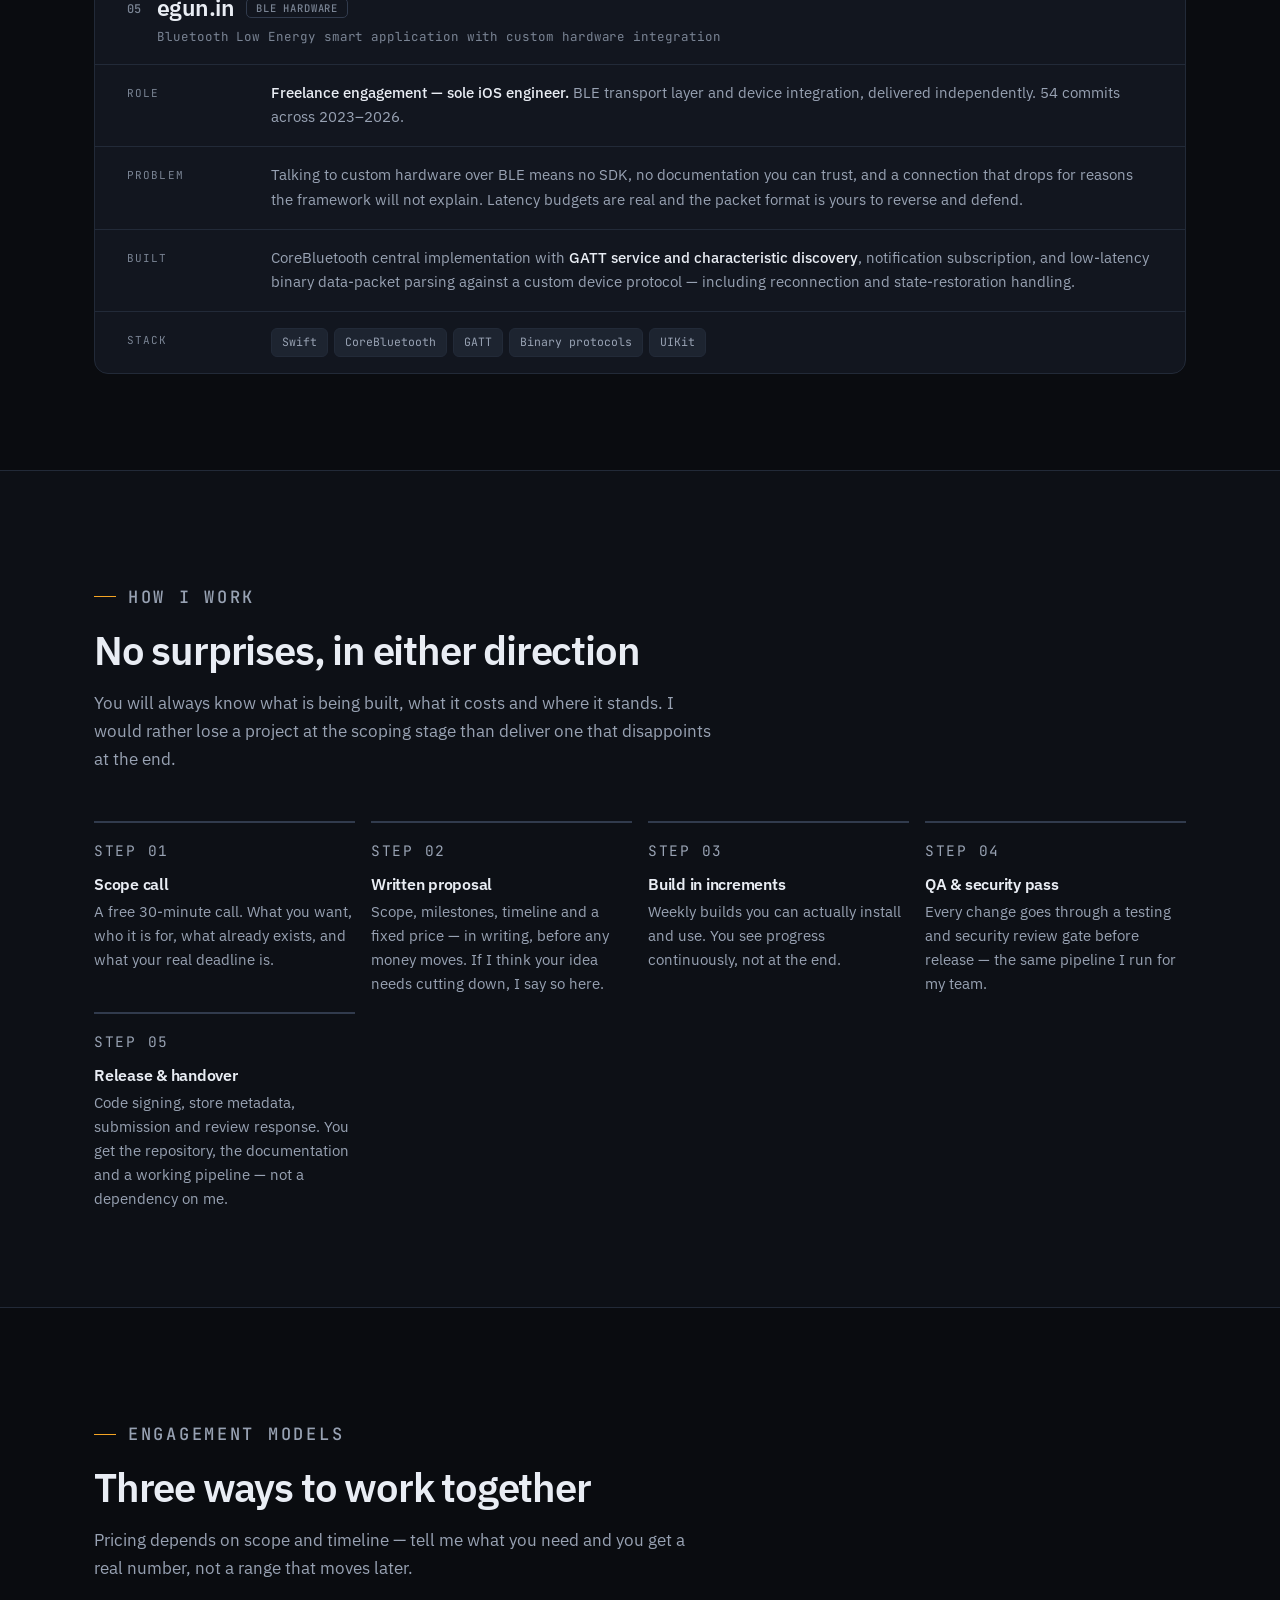
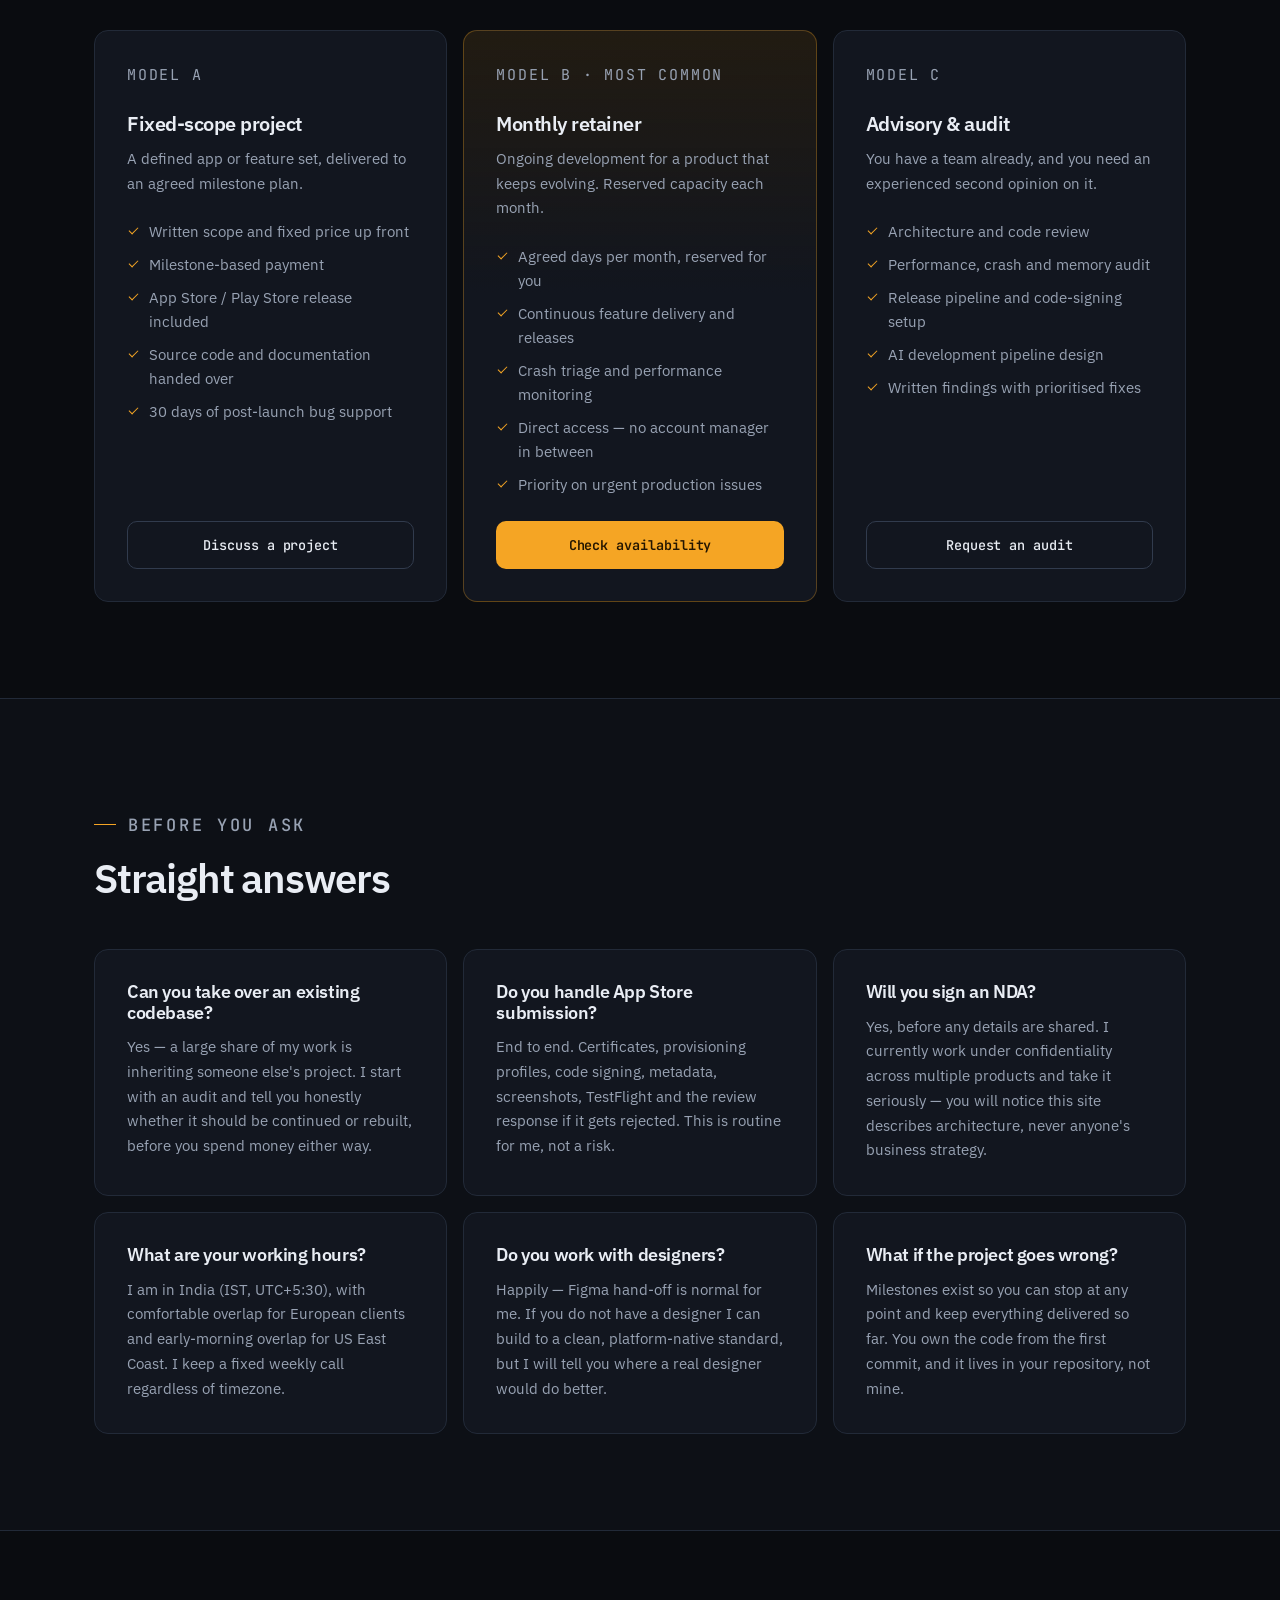
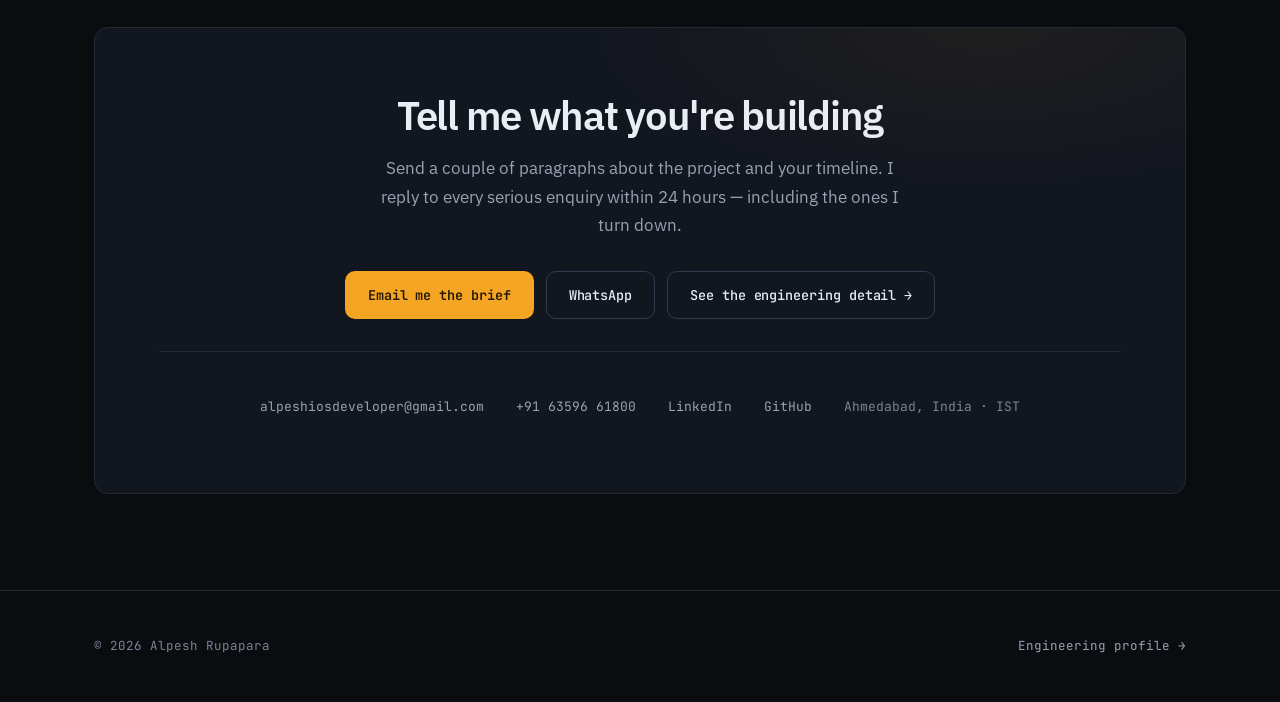
==== commit 97c9e17a: "Split profiles by ownership; remove employer attribution from projects Hiring profile now carries em" ====
--- a/hire/index.html
+++ b/hire/index.html
@@ -187,105 +187,176 @@
 <section class="section" id="work">
   <div class="wrap">
     <div class="section-head reveal">
-      <p class="eyebrow">Proof</p>
-      <h2>Work that shipped</h2>
-      <p>Real projects, real outcomes. Full technical breakdowns are on my
-         <a href="../" style="color:var(--accent-text)">engineering profile</a>.</p>
+      <p class="eyebrow">Independent projects</p>
+      <h2>What I build when I own the whole thing</h2>
+      <p>These are mine end to end — architecture, code, benchmarks, SDK surface and release. No team
+         to hand the hard parts to. This is the closest thing to a preview of what you would be hiring.
+         My employment history and the nine apps I shipped for employers are on the
+         <a href="../">engineering profile</a>.</p>
     </div>
 
     <div class="projects">
-
       <article class="proj reveal">
         <div class="proj__head">
           <span class="proj__idx mono">01</span>
           <div class="proj__title">
-            <h3>Fancall <span class="tag tag--live">Live · App Store</span></h3>
-            <p class="proj__sub">Real-time audio/video calling platform</p>
+            <h3>Dialbridge <span class="tag tag--oss">Public repos</span></h3>
+            <p class="proj__sub">B2B masked-calling platform — API, admin console and three client SDKs</p>
           </div>
         </div>
         <div class="spec">
-          <div class="spec__k">The ask</div>
-          <div class="spec__v">A live calling product where calls were failing to connect often enough to threaten the business, across three different user types sharing one app.</div>
-        </div>
-        <div class="spec">
-          <div class="spec__k">Delivered</div>
-          <div class="spec__v">Full iOS architecture and build — Agora video sessions, a Socket.IO event layer, an in-app wallet with payment gateway, push notifications, and an automated release pipeline to the App Store.</div>
+          <div class="spec__k">Role</div>
+          <div class="spec__v"><strong>Architect and full-stack engineer.</strong> Designed the platform and authored all four repositories.</div>
+        </div>
+        <div class="spec">
+          <div class="spec__k">Problem</div>
+          <div class="spec__v">Bridge two real phone numbers so neither party sees the other's number — while the callee's phone rings as an ordinary cellular call, with no app and no internet on their side. And do it without the integrator's secret key ever reaching a mobile binary.</div>
+        </div>
+        <div class="spec">
+          <div class="spec__k">Built</div>
+          <div class="spec__v">A Node/TypeScript API with a React admin console, and a <strong>three-SDK client surface</strong>: iOS (Swift Package Manager), Android (Kotlin, OkHttp + coroutines, distributed via JitPack) and a Node server SDK. Security model is deliberate — the secret key stays server-side and mints <strong>short-lived client tokens</strong>; the app only ever holds a token. Prepaid wallet and call management included.</div>
         </div>
         <div class="spec spec--result">
-          <div class="spec__k">Outcome</div>
-          <div class="spec__v">350K+ downloads at 4.3★. Call-connection success rate doubled, crash rate down.</div>
-        </div>
-      </article>
-
+          <div class="spec__k">Result</div>
+          <div class="spec__v">A publishable SDK suite with documented install paths for SPM, Gradle/JitPack and npm — the kind of API surface a third-party developer can adopt without reading the source.</div>
+        </div>
+        <div class="spec">
+          <div class="spec__k">Stack</div>
+          <div class="spec__v"><div class="chips">
+            <span class="chip">TypeScript</span><span class="chip">Node.js</span><span class="chip">React</span><span class="chip">Swift / SPM</span>
+            <span class="chip">Kotlin</span><span class="chip">OkHttp</span><span class="chip">Coroutines</span><span class="chip">JitPack</span><span class="chip">Telephony</span>
+          </div></div>
+        </div>
+        <div class="proj__links">
+          <a href="https://github.com/AlpeshRupapara21/dialbridge" target="_blank" rel="noopener">Platform repository <span aria-hidden="true">→</span></a>
+          <a href="https://github.com/AlpeshRupapara21/dialbridge-ios-sdk" target="_blank" rel="noopener">iOS SDK <span aria-hidden="true">→</span></a>
+          <a href="https://github.com/AlpeshRupapara21/dialbridge-android-sdk" target="_blank" rel="noopener">Android SDK <span aria-hidden="true">→</span></a>
+          <a href="https://github.com/AlpeshRupapara21/dialbridge-node" target="_blank" rel="noopener">Node SDK <span aria-hidden="true">→</span></a>
+        </div>
+      </article>
       <article class="proj reveal">
         <div class="proj__head">
           <span class="proj__idx mono">02</span>
           <div class="proj__title">
-            <h3>Dialbridge <span class="tag tag--oss">Public repos</span></h3>
-            <p class="proj__sub">Masked-calling platform with three client SDKs</p>
+            <h3>CallSieve <span class="tag tag--oss">Systems Swift</span></h3>
+            <p class="proj__sub">Ten million blocked numbers in a Call Directory extension, in 31 KB</p>
           </div>
         </div>
         <div class="spec">
-          <div class="spec__k">The ask</div>
-          <div class="spec__v">Let two people call each other without either seeing the other's real number — and let other developers integrate it in an afternoon.</div>
-        </div>
-        <div class="spec">
-          <div class="spec__k">Delivered</div>
-          <div class="spec__v">A Node/TypeScript API, a React admin console and three published SDKs (iOS via SPM, Android via JitPack, Node for servers) — with short-lived client tokens so the customer's secret key never ships inside an app binary.</div>
+          <div class="spec__k">Role</div>
+          <div class="spec__v"><strong>Author.</strong> Library, benchmark harness and documentation.</div>
+        </div>
+        <div class="spec">
+          <div class="spec__k">Problem</div>
+          <div class="spec__v">A <code class="mono">CXCallDirectoryExtension</code> is not an app — it is a short-lived process with a hard memory ceiling, and iOS kills it without explanation when it crosses the line. The obvious implementation, an <code class="mono">[Int64]</code> of every number, is <strong>76 MB of dirty resident memory</strong> at ten million entries. The error tells you nothing about why.</div>
+        </div>
+        <div class="spec">
+          <div class="spec__k">Built</div>
+          <div class="spec__v">A succinct, memory-mapped phone-number set in pure Swift with zero dependencies. The benchmark harness runs <strong>one child process per measurement</strong> — because <code class="mono">phys_footprint</code> never falls back after a large allocation, so measuring both paths in one process would contaminate the result — and cross-checks itself by XOR-ing every number read, so a blob that silently dropped entries could not produce a flattering number.</div>
         </div>
         <div class="spec spec--result">
-          <div class="spec__k">Outcome</div>
-          <div class="spec__v">A documented, adoptable SDK suite — public and inspectable on GitHub today.</div>
-        </div>
-        <div class="proj__links">
-          <a href="https://github.com/AlpeshRupapara21/dialbridge" target="_blank" rel="noopener">See the code <span aria-hidden="true">→</span></a>
-        </div>
-      </article>
-
+          <div class="spec__k">Result</div>
+          <div class="spec__v">76.28 MB → <strong>0.031 MB</strong> peak footprint at 10M clustered numbers — 10.7 bits per entry, 6.7M lookups/sec. The naive curve grows linearly; this one does not grow at all. That is a different curve, not a constant factor.</div>
+        </div>
+        <div class="spec">
+          <div class="spec__k">Stack</div>
+          <div class="spec__v"><div class="chips">
+            <span class="chip">Swift</span><span class="chip">CallKit</span><span class="chip">mmap</span>
+            <span class="chip">Succinct data structures</span><span class="chip">Benchmarking</span><span class="chip">Swift Package Manager</span>
+          </div></div>
+        </div>
+      </article>
       <article class="proj reveal">
         <div class="proj__head">
           <span class="proj__idx mono">03</span>
           <div class="proj__title">
-            <h3>Arrow Rush <span class="tag">iOS + Android</span></h3>
-            <p class="proj__sub">Puzzle game from a single React Native codebase</p>
+            <h3>KisanSetu <span class="tag tag--build">In development</span></h3>
+            <p class="proj__sub">B2B agritech marketplace — full-stack across five repositories</p>
           </div>
         </div>
         <div class="spec">
-          <div class="spec__k">The ask</div>
-          <div class="spec__v">A game with endless levels for both stores, on one budget — with no server and no downloadable content.</div>
-        </div>
-        <div class="spec">
-          <div class="spec__k">Delivered</div>
-          <div class="spec__v">Deterministic level generation so every device produces an identical board from the level number alone, plus analytics, crash reporting, ad monetisation and both store builds through EAS.</div>
+          <div class="spec__k">Role</div>
+          <div class="spec__v"><strong>Founder-engineer and full-stack architect.</strong> Backend, iOS, Android, web and the specification corpus.</div>
+        </div>
+        <div class="spec">
+          <div class="spec__k">Problem</div>
+          <div class="spec__v">A marketplace with three distinct actors — supplier, aggregation hub and buyer — needs one schema, one auth model and two mobile clients that never drift apart. Getting the data model wrong is expensive after launch, not before it.</div>
+        </div>
+        <div class="spec">
+          <div class="spec__k">Built</div>
+          <div class="spec__v">A Node.js 20 (ESM) + Express backend on PostgreSQL with a <strong>plain-SQL query layer and no ORM</strong>, phone + OTP authentication issuing JWTs, role-scoped access, and a migration/seed pipeline running against Postgres 16 in Docker. A SwiftUI iOS 17 client generated from an XcodeGen project spec, a Kotlin Android client held at screen-for-screen parity, and a marketing site. Written region-agnostic throughout — i18n, currency abstraction and E.164 phone handling from the first commit.</div>
         </div>
         <div class="spec spec--result">
-          <div class="spec__k">Outcome</div>
-          <div class="spec__v">One TypeScript-strict codebase, two platforms, verification scripts proving every generated level stays solvable.</div>
-        </div>
-      </article>
-
+          <div class="spec__k">Result</div>
+          <div class="spec__v">A documented specification corpus of 20+ planning documents precedes the code, with cross-document conflicts resolved before implementation — a plan-before-code discipline I now apply by default.</div>
+        </div>
+        <div class="spec">
+          <div class="spec__k">Stack</div>
+          <div class="spec__v"><div class="chips">
+            <span class="chip">Node.js 20 ESM</span><span class="chip">Express</span><span class="chip">PostgreSQL 16</span><span class="chip">JWT</span>
+            <span class="chip">SwiftUI</span><span class="chip">XcodeGen</span><span class="chip">Kotlin</span><span class="chip">Docker</span>
+          </div></div>
+        </div>
+      </article>
       <article class="proj reveal">
         <div class="proj__head">
           <span class="proj__idx mono">04</span>
           <div class="proj__title">
+            <h3>Arrow Rush <span class="tag">Cross-platform</span></h3>
+            <p class="proj__sub">Tap-away arrow puzzle for Android + iOS from one React Native codebase</p>
+          </div>
+        </div>
+        <div class="spec">
+          <div class="spec__k">Role</div>
+          <div class="spec__v">Engineer — gameplay, level generation, monetisation and the release pipeline.</div>
+        </div>
+        <div class="spec">
+          <div class="spec__k">Problem</div>
+          <div class="spec__v">Endless levels that are genuinely endless, but identical everywhere: the same level index must produce the same board on every device, without shipping level data or calling a server.</div>
+        </div>
+        <div class="spec">
+          <div class="spec__k">Built</div>
+          <div class="spec__v"><strong>Deterministic procedural level generation</strong> — levels are derived from the index, so every device sees an identical board with no content download. Path-clearance logic drives the core mechanic. Firebase Analytics and Crashlytics, AdMob monetisation, haptics and audio, plus <code class="mono">golden</code>, <code class="mono">rank</code> and <code class="mono">spin</code> verification scripts to prove generated levels remain solvable and fairly ranked.</div>
+        </div>
+        <div class="spec spec--result">
+          <div class="spec__k">Result</div>
+          <div class="spec__v">One TypeScript-strict codebase producing both store builds through EAS, with an Android App Bundle built and generated legal pages.</div>
+        </div>
+        <div class="spec">
+          <div class="spec__k">Stack</div>
+          <div class="spec__v"><div class="chips">
+            <span class="chip">React Native 0.81</span><span class="chip">Expo SDK 54</span><span class="chip">React 19</span>
+            <span class="chip">TypeScript (strict)</span><span class="chip">Firebase</span><span class="chip">AdMob</span><span class="chip">EAS Build</span>
+          </div></div>
+        </div>
+      </article>
+      <article class="proj reveal">
+        <div class="proj__head">
+          <span class="proj__idx mono">05</span>
+          <div class="proj__title">
             <h3>egun.in <span class="tag">BLE hardware</span></h3>
-            <p class="proj__sub">Bluetooth Low Energy device integration</p>
+            <p class="proj__sub">Bluetooth Low Energy smart application with custom hardware integration</p>
           </div>
         </div>
         <div class="spec">
-          <div class="spec__k">The ask</div>
-          <div class="spec__v">Make an iPhone talk reliably to custom hardware over Bluetooth, with no vendor SDK and a proprietary packet format.</div>
-        </div>
-        <div class="spec">
-          <div class="spec__k">Delivered</div>
-          <div class="spec__v">CoreBluetooth integration with GATT service discovery, notification subscriptions, low-latency binary packet parsing, and reconnection handling for real-world drop-outs.</div>
-        </div>
-        <div class="spec spec--result">
-          <div class="spec__k">Outcome</div>
-          <div class="spec__v">A stable hardware bridge — the category of work most mobile freelancers decline.</div>
-        </div>
-      </article>
-
+          <div class="spec__k">Role</div>
+          <div class="spec__v"><strong>Freelance engagement — sole iOS engineer.</strong> BLE transport layer and device integration, delivered independently. 54 commits across 2023&ndash;2026.</div>
+        </div>
+        <div class="spec">
+          <div class="spec__k">Problem</div>
+          <div class="spec__v">Talking to custom hardware over BLE means no SDK, no documentation you can trust, and a connection that drops for reasons the framework will not explain. Latency budgets are real and the packet format is yours to reverse and defend.</div>
+        </div>
+        <div class="spec">
+          <div class="spec__k">Built</div>
+          <div class="spec__v">CoreBluetooth central implementation with <strong>GATT service and characteristic discovery</strong>, notification subscription, and low-latency binary data-packet parsing against a custom device protocol — including reconnection and state-restoration handling.</div>
+        </div>
+        <div class="spec">
+          <div class="spec__k">Stack</div>
+          <div class="spec__v"><div class="chips">
+            <span class="chip">Swift</span><span class="chip">CoreBluetooth</span><span class="chip">GATT</span><span class="chip">Binary protocols</span><span class="chip">UIKit</span>
+          </div></div>
+        </div>
+      </article>
     </div>
   </div>
 </section>
--- a/assets/css/style.css
+++ b/assets/css/style.css
@@ -818,3 +818,27 @@
   .nav__toggle { display: grid; }
   .nav__links a { padding: 14px 0; }
 }
+
+/* ---------- Project group divider ---------- */
+.proj-group {
+  display: flex; align-items: center; gap: var(--sp-4);
+  margin: var(--sp-6) 0 var(--sp-2);
+  flex-wrap: wrap;
+}
+.proj-group__label {
+  font-family: var(--font-mono);
+  font-size: 11px; font-weight: 500;
+  letter-spacing: 0.14em; text-transform: uppercase;
+  color: var(--accent-text);
+  white-space: nowrap;
+}
+.proj-group__rule { height: 1px; background: var(--border); flex: 1 1 40px; min-width: 40px; }
+.proj-group__note {
+  font-family: var(--font-mono);
+  font-size: 11px; letter-spacing: 0.06em;
+  color: var(--text-faint);
+  white-space: nowrap;
+}
+
+/* Scope section: the limits column reads amber, not green */
+.disc--limits .disc__list li::before { color: var(--amber); }
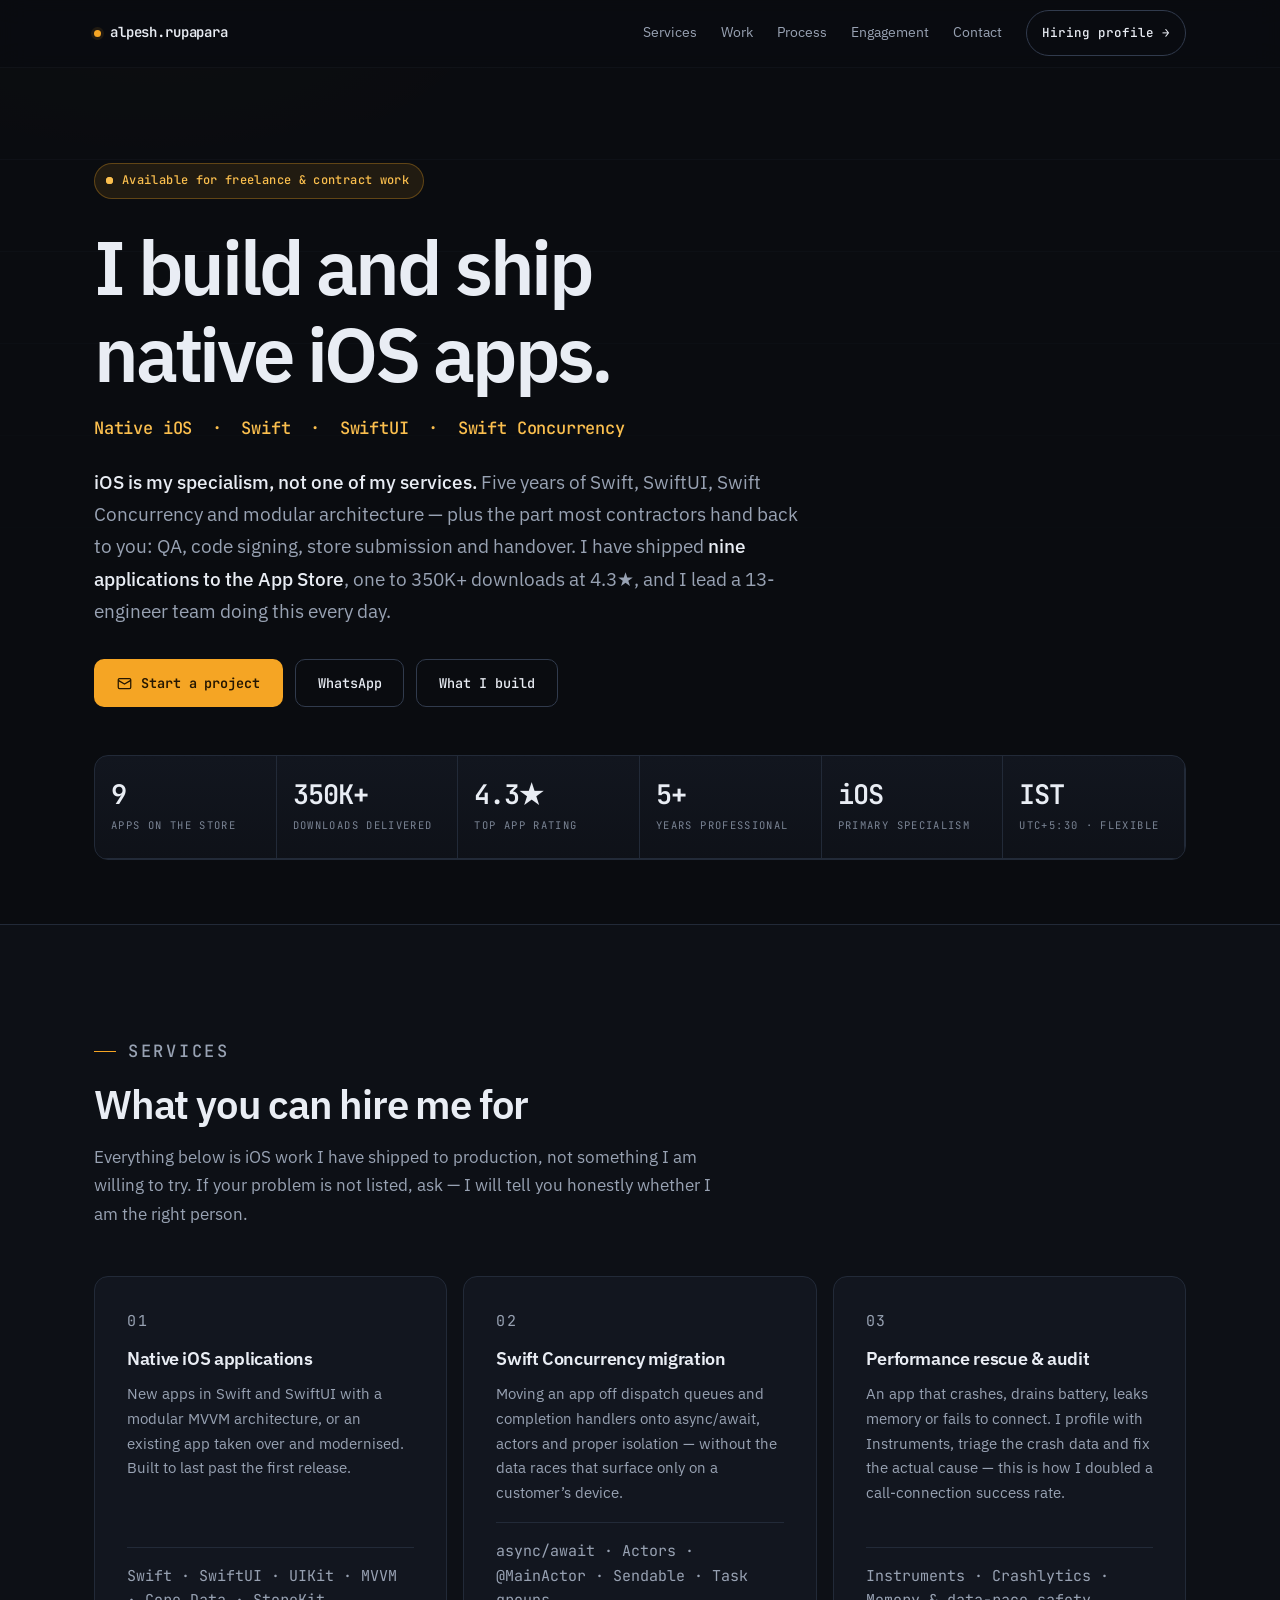
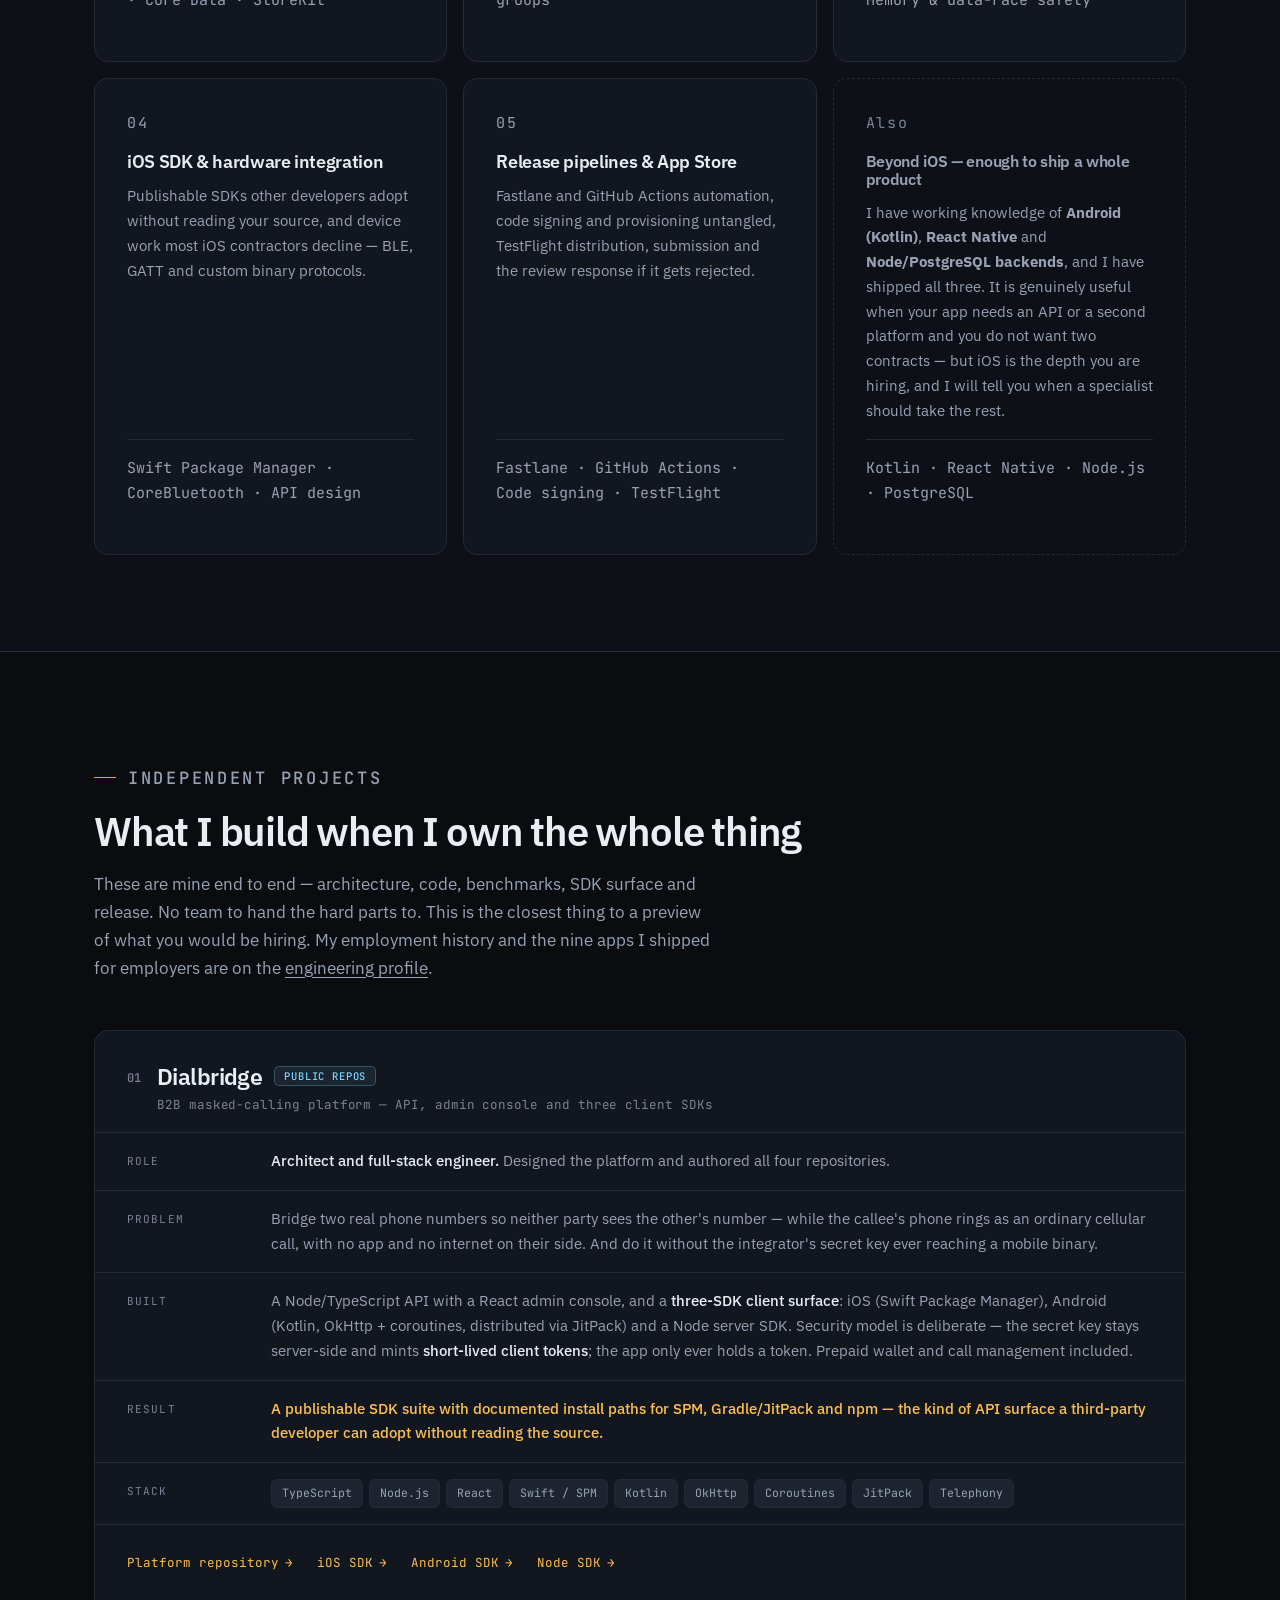
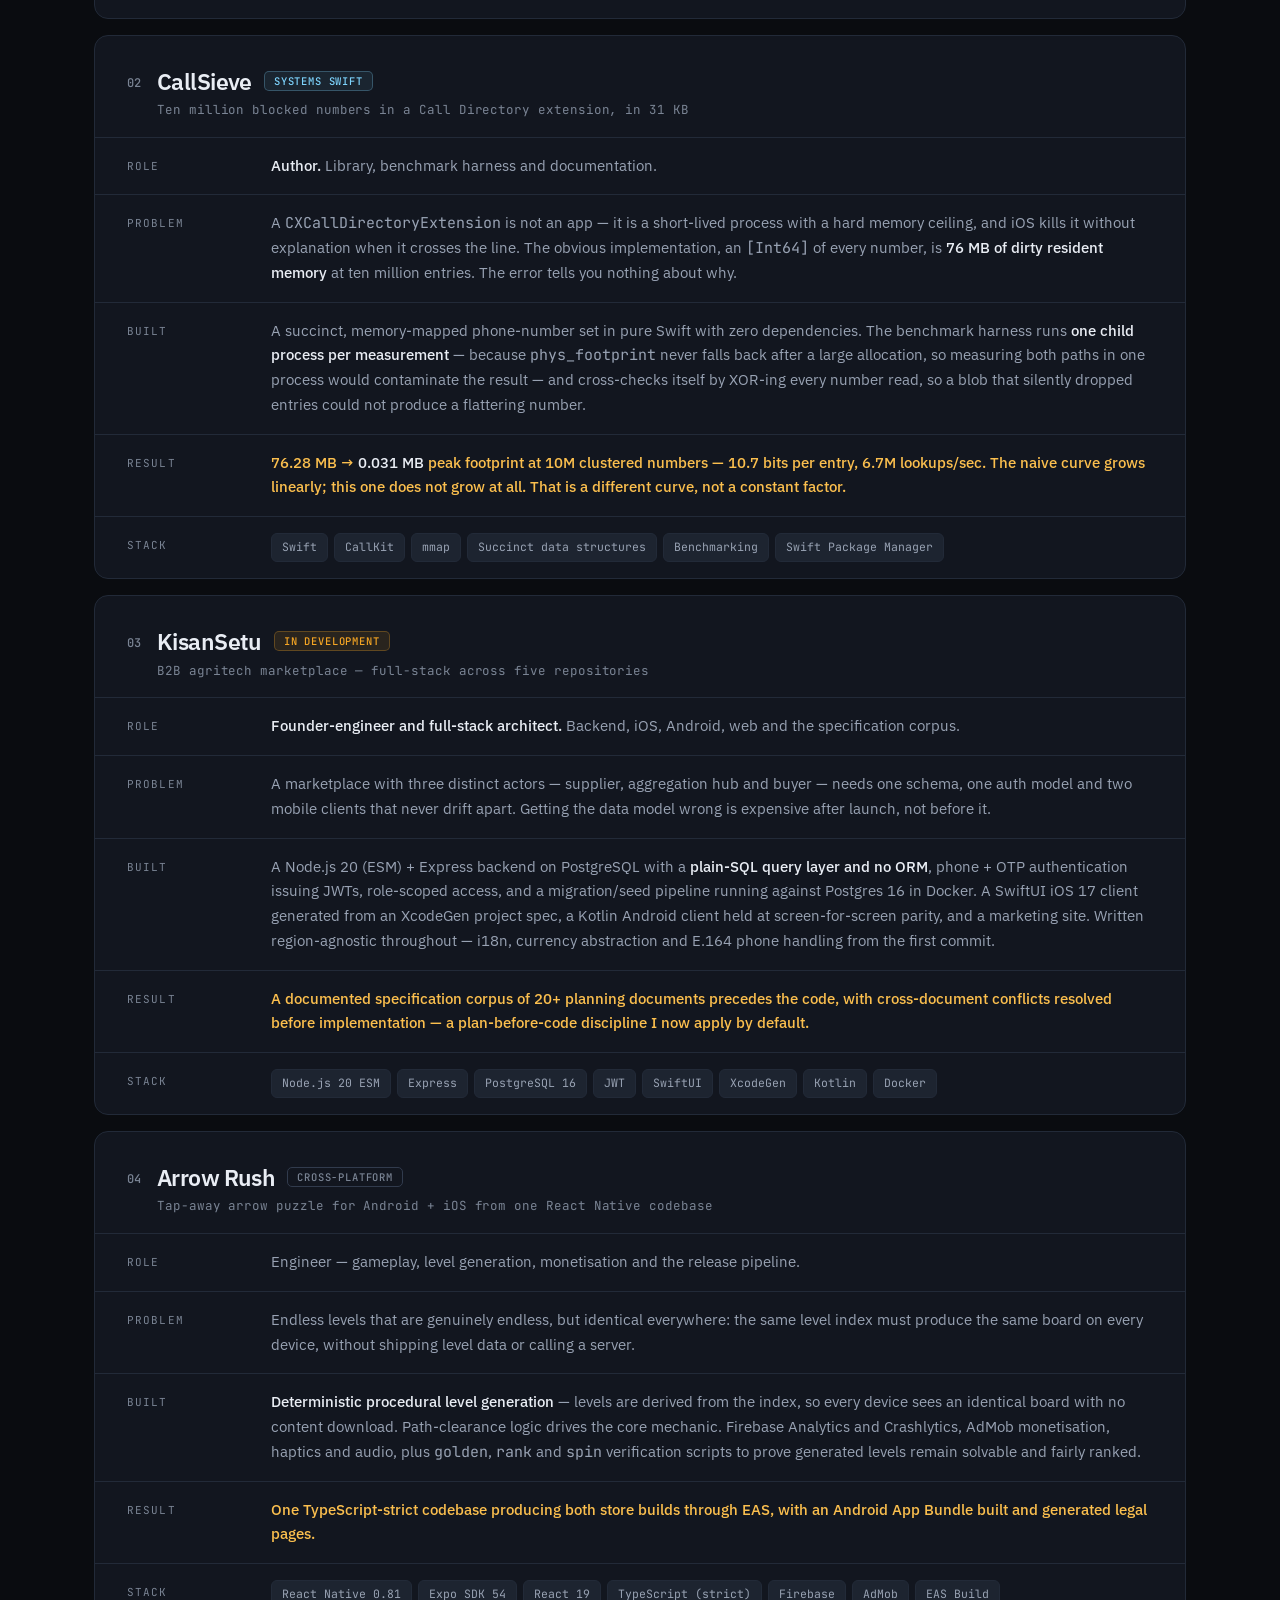
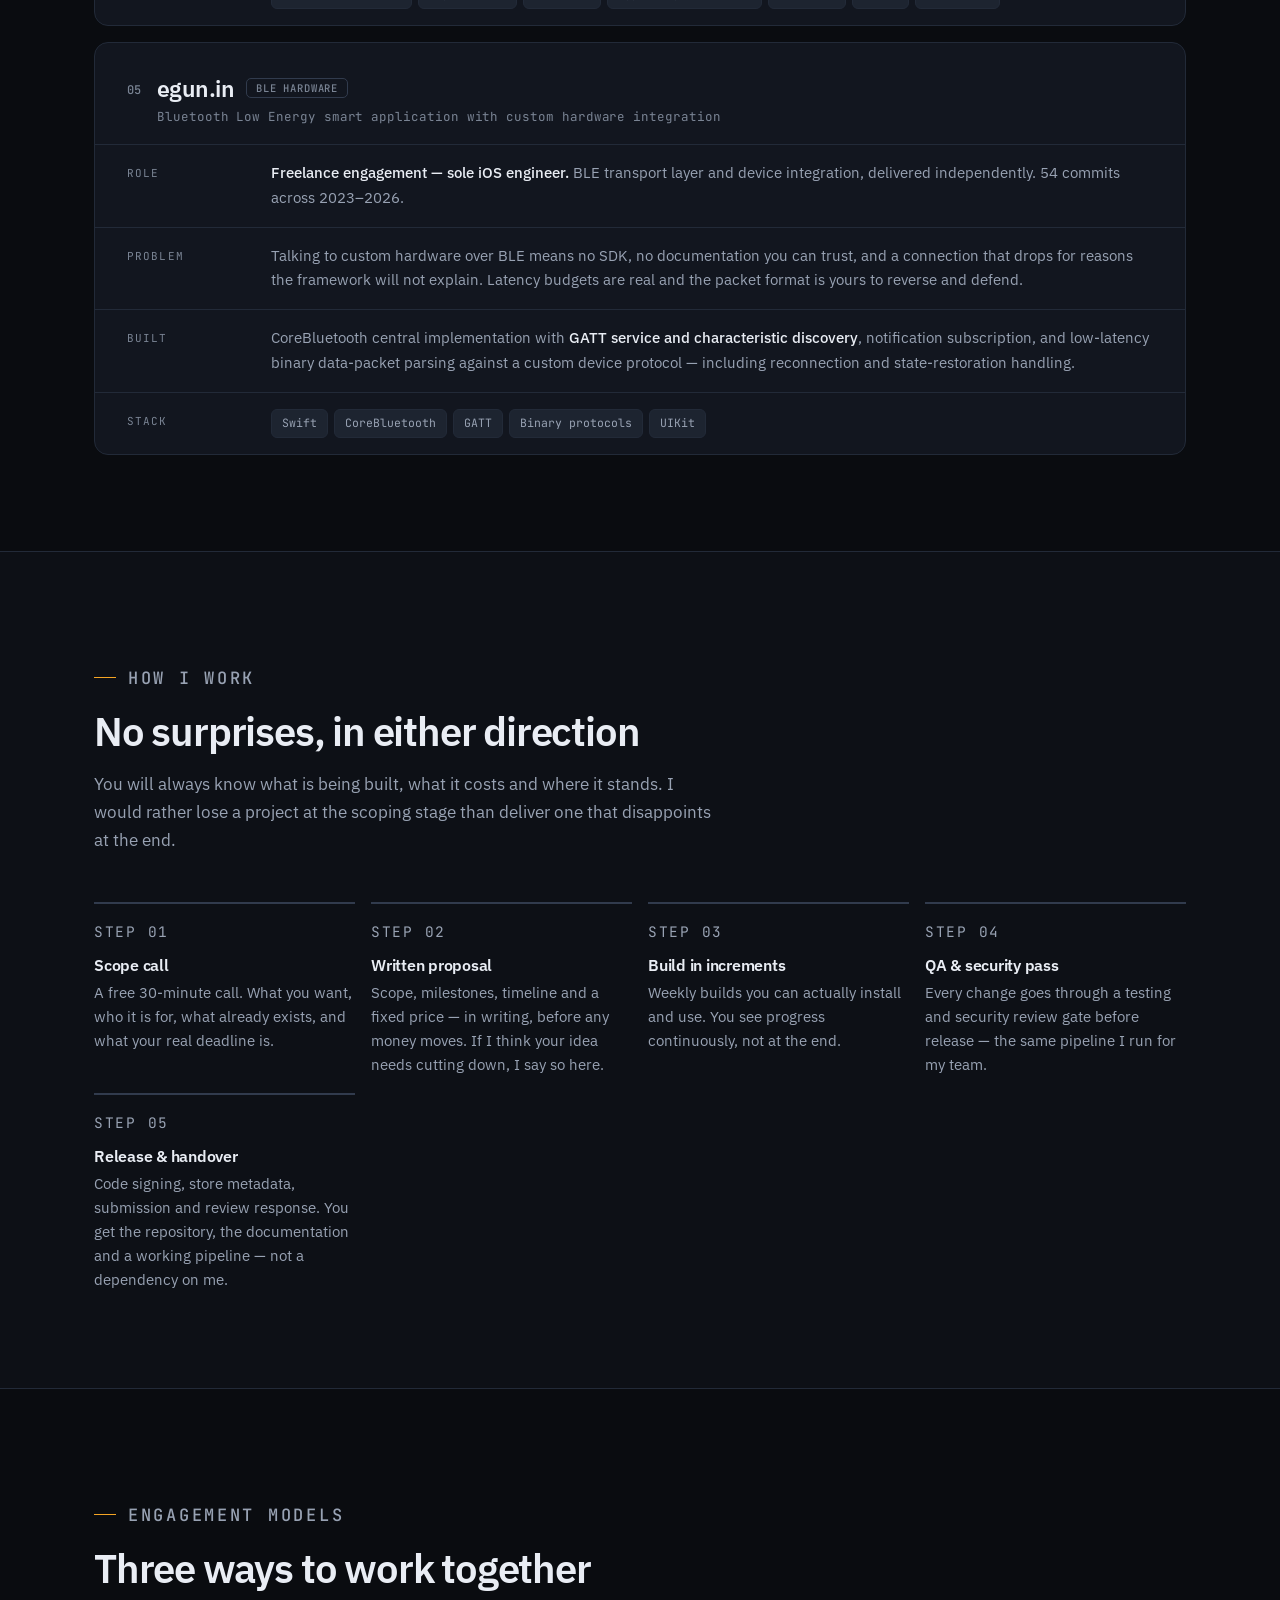
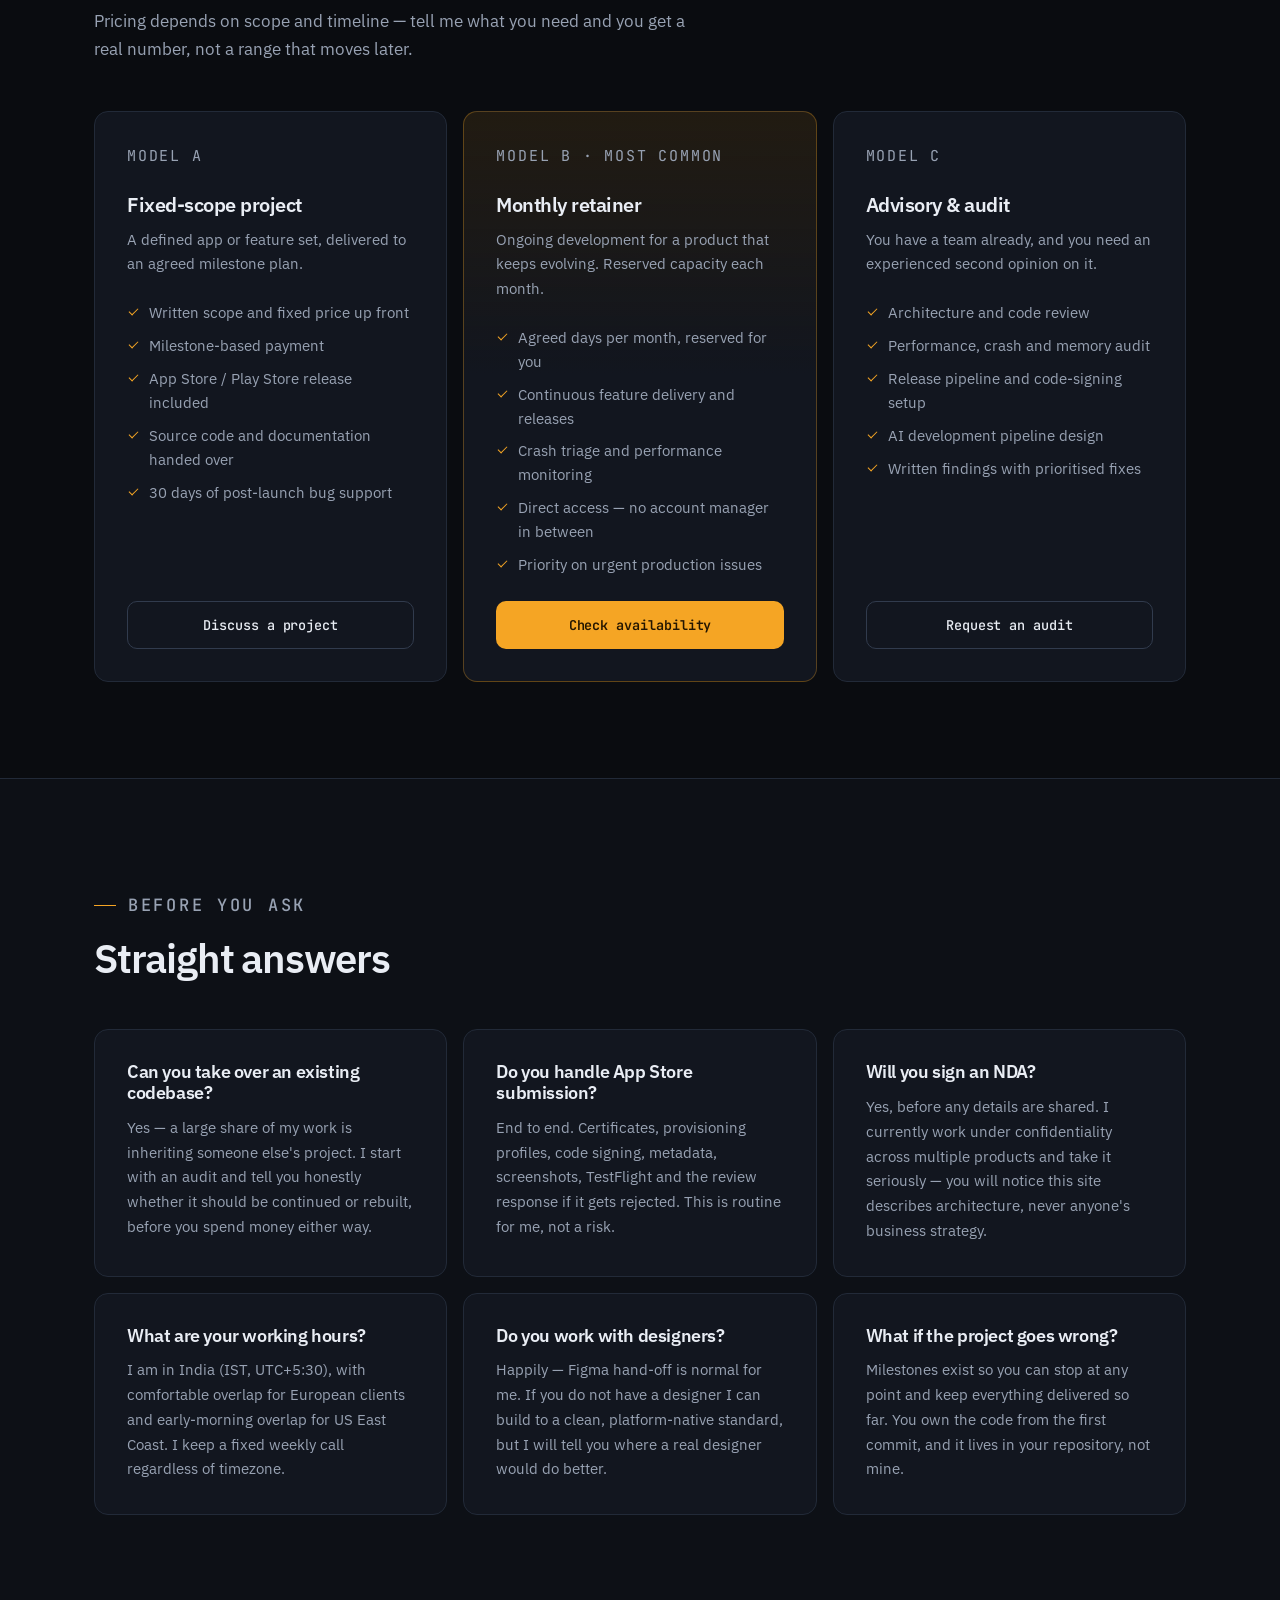
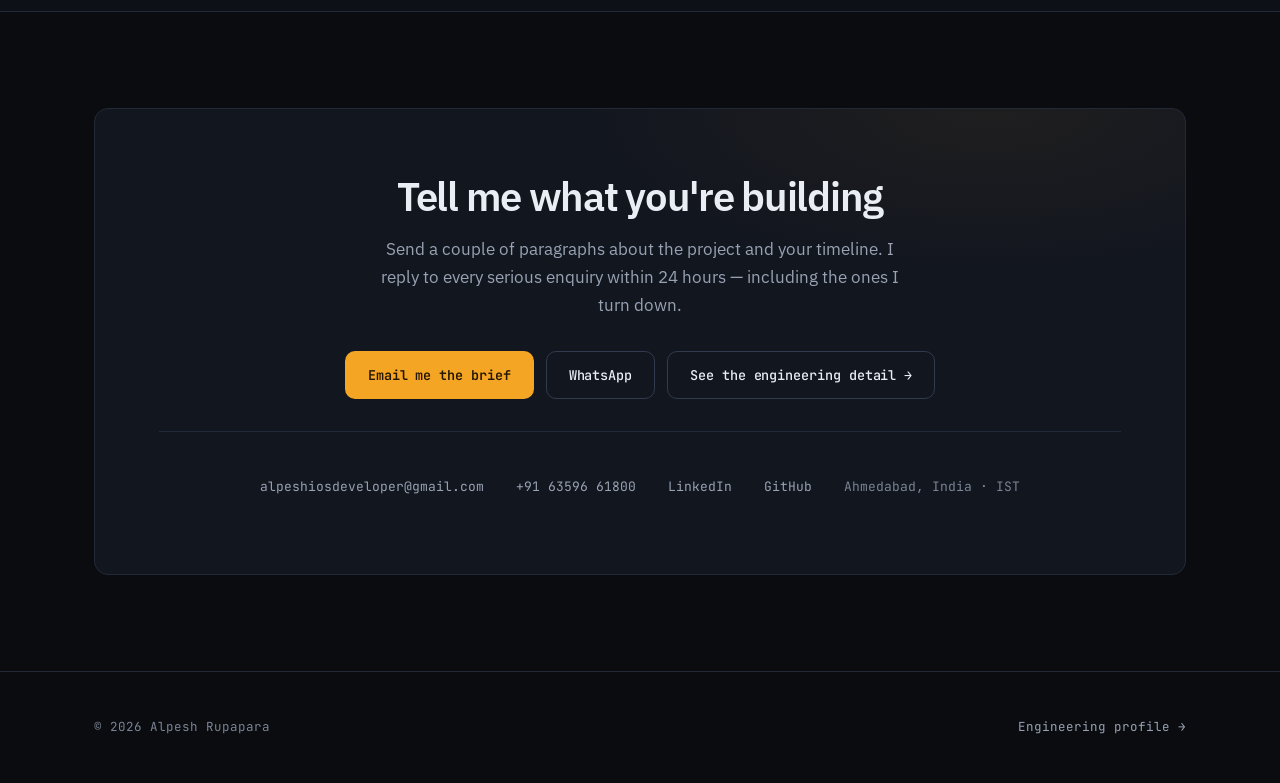
==== commit 19d70b96: "Reposition both profiles as iOS-specialist, surface concurrency skills The site read as a generalist" ====
--- a/hire/index.html
+++ b/hire/index.html
@@ -3,14 +3,14 @@
 <head>
 <meta charset="utf-8">
 <meta name="viewport" content="width=device-width, initial-scale=1">
-<title>Hire Alpesh Rupapara — Freelance iOS, Android &amp; Backend Engineering</title>
-<meta name="description" content="Freelance mobile and backend engineering. Native iOS (Swift/SwiftUI), Android, React Native, Node/PostgreSQL APIs and publishable SDKs — shipped to the App Store end to end. 5+ years, 9 apps, 350K+ downloads.">
+<title>Hire Alpesh Rupapara — Freelance Native iOS Engineer</title>
+<meta name="description" content="Freelance native iOS engineer. Swift, SwiftUI, Swift Concurrency, modular architecture, performance rescue and App Store release, end to end. 5+ years, 9 apps shipped, 350K+ downloads.">
 <meta name="author" content="Alpesh Rupapara">
 <link rel="canonical" href="https://alpeshrupapara21.github.io/hire/">
 
 <meta property="og:type" content="website">
-<meta property="og:title" content="Hire Alpesh Rupapara — Freelance iOS, Android &amp; Backend Engineering">
-<meta property="og:description" content="I build and ship production mobile apps end to end — design to App Store. 9 apps shipped, 350K+ downloads, 4.3★.">
+<meta property="og:title" content="Hire Alpesh Rupapara — Freelance Native iOS Engineer">
+<meta property="og:description" content="I build and ship native iOS apps end to end — Swift, SwiftUI, Swift Concurrency, App Store release. 9 apps shipped, 350K+ downloads, 4.3★.">
 <meta property="og:url" content="https://alpeshrupapara21.github.io/hire/">
 <meta name="twitter:card" content="summary_large_image">
 
@@ -23,8 +23,8 @@
 {
   "@context": "https://schema.org",
   "@type": "ProfessionalService",
-  "name": "Alpesh Rupapara — Freelance Mobile &amp; Backend Engineering",
-  "description": "Freelance native iOS, Android, cross-platform and backend engineering. App Store release included.",
+  "name": "Alpesh Rupapara — Freelance Native iOS Engineering",
+  "description": "Freelance native iOS engineering — Swift, SwiftUI, Swift Concurrency, performance work and App Store release.",
   "url": "https://alpeshrupapara21.github.io/hire/",
   "email": "mailto:alpeshiosdeveloper@gmail.com",
   "telephone": "+916359661800",
@@ -67,14 +67,15 @@
   <div class="wrap">
     <p class="pill"><span class="pulse" aria-hidden="true"></span>Available for freelance &amp; contract work</p>
 
-    <h1 class="reveal">I build and ship<br>production mobile apps.</h1>
-    <p class="hero__role reveal">Native iOS&nbsp;&nbsp;·&nbsp;&nbsp;Android&nbsp;&nbsp;·&nbsp;&nbsp;React Native&nbsp;&nbsp;·&nbsp;&nbsp;Node &amp; PostgreSQL backends</p>
+    <h1 class="reveal">I build and ship<br>native iOS apps.</h1>
+    <p class="hero__role reveal">Native iOS&nbsp;&nbsp;·&nbsp;&nbsp;Swift&nbsp;&nbsp;·&nbsp;&nbsp;SwiftUI&nbsp;&nbsp;·&nbsp;&nbsp;Swift Concurrency</p>
 
     <p class="lead hero__lead reveal">
-      Not a prototype — the real thing: <span class="hl">architecture, code, QA, code signing,
-      store submission and handover</span>. I have shipped <span class="hl">nine applications to the
-      App Store</span>, one of them to 350K+ downloads at 4.3★, and I lead a 13-engineer team doing
-      this every day. You get that same standard, working directly with you.
+      <span class="hl">iOS is my specialism, not one of my services.</span> Five years of Swift,
+      SwiftUI, Swift Concurrency and modular architecture — plus the part most contractors hand back to
+      you: QA, code signing, store submission and handover. I have shipped <span class="hl">nine
+      applications to the App&nbsp;Store</span>, one to 350K+ downloads at 4.3★, and I lead a
+      13-engineer team doing this every day.
     </p>
 
     <div class="btn-row hero__cta reveal">
@@ -83,7 +84,7 @@
         Start a project
       </a>
       <a class="btn btn--ghost" href="https://wa.me/916359661800?text=Hi%20Alpesh%2C%20I%27d%20like%20to%20discuss%20a%20project" target="_blank" rel="noopener">WhatsApp</a>
-      <a class="btn btn--ghost" href="#services">What I can build</a>
+      <a class="btn btn--ghost" href="#services">What I build</a>
     </div>
 
     <div class="readout reveal" role="list" aria-label="Track record">
@@ -104,8 +105,8 @@
         <span class="readout__key">Years professional</span>
       </div>
       <div class="readout__cell" role="listitem">
-        <span class="readout__val"><span data-count="3">3</span></span>
-        <span class="readout__key">Public SDKs published</span>
+        <span class="readout__val">iOS</span>
+        <span class="readout__key">Primary specialism</span>
       </div>
       <div class="readout__cell" role="listitem">
         <span class="readout__val">IST</span>
@@ -121,7 +122,7 @@
     <div class="section-head reveal">
       <p class="eyebrow">Services</p>
       <h2>What you can hire me for</h2>
-      <p>Each of these is something I have shipped to production, not something I am willing to try.
+      <p>Everything below is iOS work I have shipped to production, not something I am willing to try.
          If your problem is not listed, ask — I will tell you honestly whether I am the right person.</p>
     </div>
 
@@ -129,56 +130,48 @@
       <article class="svc reveal">
         <p class="svc__num">01</p>
         <h3>Native iOS applications</h3>
-        <p>New apps built in Swift and SwiftUI with a modular MVVM architecture, or existing apps taken
-           over and modernised. Concurrency done correctly — actors, isolation and Sendable, not
-           dispatch queues bolted on.</p>
-        <p class="svc__meta">Swift · SwiftUI · UIKit · Combine · Core Data · StoreKit</p>
+        <p>New apps in Swift and SwiftUI with a modular MVVM architecture, or an existing app taken over and modernised. Built to last past the first release.</p>
+        <p class="svc__meta">Swift · SwiftUI · UIKit · MVVM · Core Data · StoreKit</p>
       </article>
 
       <article class="svc reveal">
         <p class="svc__num">02</p>
-        <h3>Android &amp; cross-platform</h3>
-        <p>Kotlin Android builds held to screen-for-screen parity with iOS, or a single React
-           Native / Expo codebase producing both store builds when budget matters more than
-           platform-native depth.</p>
-        <p class="svc__meta">Kotlin · Jetpack · React Native · Expo · EAS Build</p>
+        <h3>Swift Concurrency migration</h3>
+        <p>Moving an app off dispatch queues and completion handlers onto async/await, actors and proper isolation — without the data races that surface only on a customer&rsquo;s device.</p>
+        <p class="svc__meta">async/await · Actors · @MainActor · Sendable · Task groups</p>
       </article>
 
       <article class="svc reveal">
         <p class="svc__num">03</p>
-        <h3>Backend &amp; APIs</h3>
-        <p>The server your app talks to: Node and PostgreSQL, REST design, phone/OTP or JWT auth,
-           payment gateway integration, real-time event layers, push delivery, migrations and
-           deployment.</p>
-        <p class="svc__meta">Node.js · Express · PostgreSQL · Socket.IO · Docker · AWS</p>
+        <h3>Performance rescue &amp; audit</h3>
+        <p>An app that crashes, drains battery, leaks memory or fails to connect. I profile with Instruments, triage the crash data and fix the actual cause — this is how I doubled a call-connection success rate.</p>
+        <p class="svc__meta">Instruments · Crashlytics · Memory &amp; data-race safety</p>
       </article>
 
       <article class="svc reveal">
         <p class="svc__num">04</p>
-        <h3>SDK &amp; integration work</h3>
-        <p>Publishable client SDKs other developers actually adopt — distributed through Swift Package
-           Manager, Gradle/JitPack and npm, with a security model that keeps your secret keys off the
-           device. I have shipped three.</p>
-        <p class="svc__meta">SPM · JitPack · npm · API design · Documentation</p>
+        <h3>iOS SDK &amp; hardware integration</h3>
+        <p>Publishable SDKs other developers adopt without reading your source, and device work most iOS contractors decline — BLE, GATT and custom binary protocols.</p>
+        <p class="svc__meta">Swift Package Manager · CoreBluetooth · API design</p>
       </article>
 
       <article class="svc reveal">
         <p class="svc__num">05</p>
-        <h3>Performance rescue &amp; audit</h3>
-        <p>An app that crashes, drains battery, leaks memory or fails to connect. I profile with
-           Instruments, triage the crash data and fix the actual cause — this is exactly how I doubled
-           a call-connection success rate.</p>
-        <p class="svc__meta">Instruments · Crashlytics · Memory &amp; data-race safety</p>
-      </article>
-
-      <article class="svc reveal">
-        <p class="svc__num">06</p>
-        <h3>Release pipelines &amp; AI tooling</h3>
-        <p>Fastlane and GitHub Actions automation, code signing and provisioning untangled, TestFlight
-           and App Store submission. Plus AI-assisted development pipelines with real review and
-           security gates — I built one for eight repositories.</p>
-        <p class="svc__meta">Fastlane · GitHub Actions · Code signing · MCP · Agent design</p>
-      </article>
+        <h3>Release pipelines &amp; App Store</h3>
+        <p>Fastlane and GitHub Actions automation, code signing and provisioning untangled, TestFlight distribution, submission and the review response if it gets rejected.</p>
+        <p class="svc__meta">Fastlane · GitHub Actions · Code signing · TestFlight</p>
+      </article>
+
+      <article class="svc svc--muted reveal">
+        <p class="svc__num">Also</p>
+        <h3>Beyond iOS &mdash; enough to ship a whole product</h3>
+        <p>I have working knowledge of <strong>Android (Kotlin)</strong>, <strong>React Native</strong>
+           and <strong>Node/PostgreSQL backends</strong>, and I have shipped all three. It is genuinely
+           useful when your app needs an API or a second platform and you do not want two contracts —
+           but iOS is the depth you are hiring, and I will tell you when a specialist should take the rest.</p>
+        <p class="svc__meta">Kotlin · React Native · Node.js · PostgreSQL</p>
+      </article>
+
     </div>
   </div>
 </section>
--- a/assets/css/style.css
+++ b/assets/css/style.css
@@ -842,3 +842,51 @@
 
 /* Scope section: the limits column reads amber, not green */
 .disc--limits .disc__list li::before { color: var(--amber); }
+
+/* ---------- Capability groups: featured vs supporting ---------- */
+.cap-group--feature {
+  border-color: var(--accent-line);
+  background: linear-gradient(180deg, var(--accent-soft), var(--surface) 40%);
+}
+.cap-group--support { background: var(--bg-alt); }
+.cap-group--support .cap__name { display: block; font-size: 15px; margin-bottom: 2px; }
+.cap-group--support .cap__lvl { display: block; margin-bottom: var(--sp-3); }
+
+.cap-group__note {
+  color: var(--text-dim);
+  font-size: 14.5px;
+  margin: calc(-1 * var(--sp-3)) 0 var(--sp-5);
+  max-width: 68ch;
+}
+
+.cap-support {
+  display: grid;
+  grid-template-columns: repeat(auto-fit, minmax(230px, 1fr));
+  gap: var(--sp-5);
+}
+.cap-support .stack-cloud { margin-top: 0; }
+
+/* two featured groups read as one wide band on desktop */
+@media (min-width: 900px) {
+  .cap-group--feature .cap { max-width: 620px; }
+}
+
+/* "Beyond iOS" service reads as a footnote, not a headline offer */
+.svc--muted { background: var(--bg-alt); border-style: dashed; }
+.svc--muted:hover { border-color: var(--border-strong); transform: none; }
+.svc--muted .svc__num { color: var(--text-faint); }
+.svc--muted h3 { font-size: 16px; color: var(--text-dim); }
+
+/* iOS discipline card is the headline, not one of three equals */
+.disc--primary {
+  border-color: var(--accent-line);
+  background: linear-gradient(180deg, var(--accent-soft), var(--surface) 42%);
+}
+.disc--primary h3 { font-size: 21px; }
+.disc__cols {
+  display: grid;
+  grid-template-columns: repeat(auto-fit, minmax(250px, 1fr));
+  gap: var(--sp-4) var(--sp-6);
+  margin-top: var(--sp-5);
+}
+.disc__cols .disc__list { margin-top: 0; }
